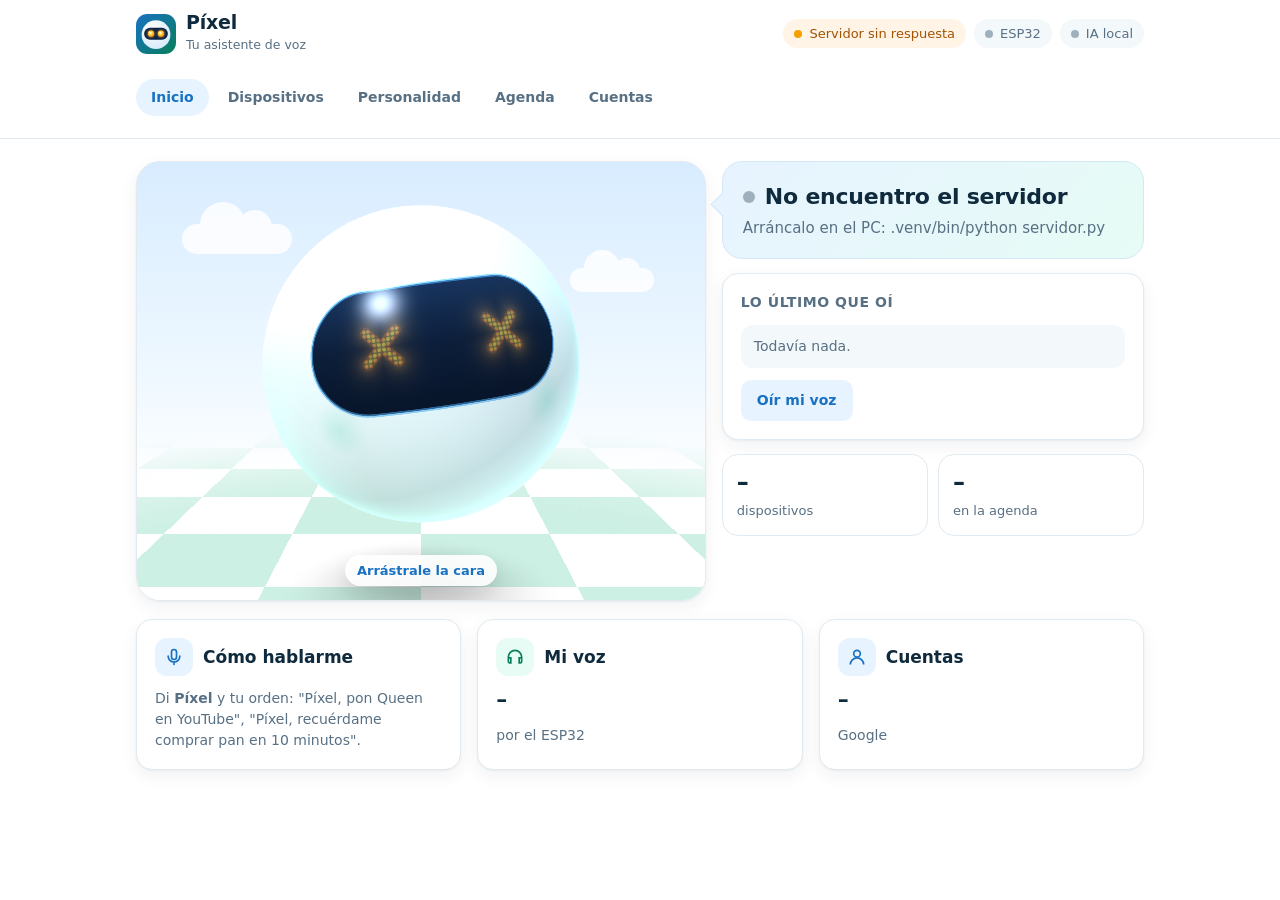
==== web/index.html @ f4a1347a "v2.2.0: ventana propia del programa, panel azul, Groq y arreglos de Windows - El programa ya no abre" ====
<!doctype html>
<html lang="es">
<head>
<meta charset="utf-8">
<meta name="viewport" content="width=device-width, initial-scale=1, viewport-fit=cover">
<meta name="theme-color" content="#ffffff">
<meta name="description" content="Panel de Píxel, el asistente de voz local">
<title>Píxel</title>
<link rel="icon" href="icono.svg" type="image/svg+xml">
<link rel="manifest" href="manifest.webmanifest">
<link rel="stylesheet" href="estilos.css">
</head>
<body>

<header class="top">
  <div class="wrap">
    <div class="marca">
      <img class="logo" src="icono.svg" alt="">
      <div><b>Píxel</b><small>Tu asistente de voz</small></div>
    </div>
    <div class="pills">
      <button class="pill" id="pill-servidor" type="button"><i></i>Servidor</button>
      <span class="pill" id="pill-esp"><i></i>ESP32</span>
      <span class="pill" id="pill-ollama"><i></i>IA local</span>
    </div>
    <!-- 2.0.0: la cuenta (perfil.js): foto y nombre; abre Mi perfil -->
    <button class="cuenta" id="cuenta" type="button" hidden aria-label="Mi perfil">
      <span class="avatar"><img id="cuenta-foto" alt="" hidden referrerpolicy="no-referrer"><span id="cuenta-letras"></span></span>
      <span class="nombre" id="cuenta-nombre">Mi perfil</span>
    </button>
  </div>
  <div class="wrap">
    <nav class="tabs" aria-label="Secciones">
      <a href="#inicio" data-vista="inicio">Inicio</a>
      <a href="#dispositivos" data-vista="dispositivos">Dispositivos</a>
      <a href="#agente" data-vista="agente">Personalidad</a>
      <a href="#agenda" data-vista="agenda">Agenda</a>
      <a href="#contactos" data-vista="contactos" id="tab-contactos" hidden>Contactos</a>
      <a href="#registro" data-vista="registro" id="tab-registro" hidden>Registro</a>
      <a href="#enfoque" data-vista="enfoque" id="tab-enfoque" hidden>Enfoque</a>
      <a href="#notas" data-vista="notas" id="tab-notas" hidden>Notas</a>
      <a href="#ajustes" data-vista="ajustes" id="tab-ajustes" hidden>Ajustes</a>
      <a href="#cuentas" data-vista="cuentas">Cuentas</a>
    </nav>
  </div>
</header>

<main class="wrap">

  <!-- INICIO -->
  <section class="vista" id="v-inicio">
    <div class="hero">
      <div class="escena" id="escena">
        <span class="nube n1"></span><span class="nube n2"></span>
        <canvas id="cara" tabindex="0" aria-label="Píxel en 3D. Arrástrale la cara para estirarla."></canvas>
        <svg class="cara-plana" id="cara-plana" viewBox="0 0 200 200" hidden aria-hidden="true">
          <defs><radialGradient id="g-cara" cx="38%" cy="32%" r="70%"><stop offset="0" stop-color="#ffffff"/><stop offset="1" stop-color="#cfe6f7"/></radialGradient>
          <radialGradient id="g-ojo" cx="42%" cy="40%" r="60%"><stop offset="0" stop-color="#fffbe0"/><stop offset="0.45" stop-color="#ffd43b"/><stop offset="1" stop-color="#ff8c0a"/></radialGradient>
          <filter id="f-brillo" x="-80%" y="-80%" width="260%" height="260%"><feGaussianBlur stdDeviation="7"/></filter></defs>
          <circle cx="100" cy="100" r="92" fill="url(#g-cara)" stroke="#d3e8f7" stroke-width="2"/>
          <rect x="34" y="60" width="132" height="62" rx="31" fill="#0e2343" stroke="#4dabf7" stroke-opacity="0.55" stroke-width="2"/>
          <circle cx="72" cy="91" r="20" fill="#ffb02e" opacity="0.75" filter="url(#f-brillo)"/><circle cx="128" cy="91" r="20" fill="#ffb02e" opacity="0.75" filter="url(#f-brillo)"/>
          <circle cx="72" cy="91" r="16" fill="url(#g-ojo)"/><circle cx="128" cy="91" r="16" fill="url(#g-ojo)"/>
          <circle cx="66" cy="85" r="4" fill="#fff" opacity="0.85"/><circle cx="122" cy="85" r="4" fill="#fff" opacity="0.85"/>
        </svg>
        <div class="zzz" id="zzz" hidden aria-hidden="true"><span>z</span><span>z</span><span>Z</span></div>
        <!-- Fase 14: modo Pomodoro (tiempo.js): el tiempo que queda, en un anillo alrededor de Pixel -->
        <div class="escena-pomo" id="escena-pomo" hidden aria-hidden="true">
          <svg viewBox="0 0 100 100"><circle class="pista-anillo" cx="50" cy="50" r="47"/><circle class="avance" cx="50" cy="50" r="47" pathLength="100"/></svg>
          <span class="ep-reloj" id="ep-reloj"></span>
        </div>
        <p class="pista" id="pista">Arrástrale la cara</p>
      </div>
      <div class="charla">
        <div class="burbuja" role="status">
          <div class="estado"><span class="latido" id="latido"></span><span id="hero-estado">Conectando…</span></div>
          <p id="hero-sub">Un momento, estoy buscando el servidor.</p>
          <div class="acciones" id="hero-acciones" style="margin-top:12px" hidden><button class="btn primario grande" type="button" data-buscar-pixel>Buscar a Píxel</button></div>
          <!-- Fase 12: Pixel en este celular (agente.js, solo en la app de internet) -->
          <div class="oido" id="ag" hidden>
            <button class="btn primario grande" type="button" id="ag-btn" aria-pressed="false">Escuchar</button>
            <span class="oido-texto" id="ag-interino" aria-live="polite"></span>
          </div>
          <form class="form-linea ag-escribir" id="ag-escribir" autocomplete="off" hidden>
            <input type="text" id="ag-texto" maxlength="300" placeholder="Escribe a Píxel" aria-label="Escribe a Píxel" enterkeyhint="send">
            <button class="btn" type="submit">Enviar</button>
          </form>
          <p class="aviso oido-aviso" id="ag-aviso" hidden></p>
          <!-- Fase 11 (restaurada el 11 nov): este celular como microfono y altavoz del Pixel del PC (oido.js) -->
          <div class="oido-pc" id="oido" hidden>
            <span class="ico" aria-hidden="true"><svg viewBox="0 0 24 24" fill="none" stroke="currentColor" stroke-width="2" stroke-linecap="round" stroke-linejoin="round"><rect x="2" y="4" width="20" height="13" rx="2"/><path d="M8 21h8M12 17v4"/></svg></span>
            <div class="txt"><b id="oido-titulo">Hablar con el Píxel del PC</b><small id="oido-sub">Lo oye tu computador: su voz, su inteligencia artificial y sus acciones.</small></div>
            <button class="btn primario" type="button" id="oido-btn" aria-pressed="false">Usar el PC</button>
            <span class="oido-nivel" id="oido-nivel" hidden aria-hidden="true"><i></i></span>
          </div>
          <p class="aviso oido-aviso" id="oido-aviso" hidden></p>
          <div class="video" id="ag-video" hidden></div>
          <!-- Fase 13: la musica suena aqui mismo (musica.js) -->
          <div class="musica" id="ag-musica" hidden>
            <div class="pantalla"><div id="ag-yt"></div></div>
            <div class="musica-barra">
              <div class="txt"><b id="mu-titulo"></b><small id="mu-estado"></small></div>
              <button class="mini-btn grande" type="button" id="mu-pausa" aria-label="Pausar o seguir">❚❚</button>
              <button class="mini-btn grande" type="button" id="mu-siguiente" aria-label="Siguiente">⏭</button>
              <button class="mini-btn grande" type="button" id="mu-parar" aria-label="Parar">■</button>
            </div>
            <button class="btn" type="button" id="mu-app-yt" hidden>Abrir en la app de YouTube (ahí ya no la manejo por voz)</button>
            <button class="btn primario" type="button" id="mu-sonido" hidden>🔊 Toca para activar el sonido</button>
          </div>
          <!-- Fase 13: lo que espera un "sí" (enviar un correo, borrar un evento...) -->
          <div class="confirmar nota-viva" id="ag-nota" hidden></div>
          <div class="confirmar" id="ag-confirmar" hidden></div>
          <!-- Fase 14: WhatsApp en el celular, cuando el navegador pide un toque para abrirlo (whatsapp.js) -->
          <div class="confirmar" id="ag-whatsapp" hidden></div>
          <div class="confirmar" id="ag-google" hidden>
            <div class="txt"><b>Píxel necesita permiso de Google</b><small>Para tu Calendar y tu Gmail. Dura una hora.</small></div>
            <button class="btn primario" type="button" data-conectar-google>Conectar Google</button>
          </div>
        </div>
        <!-- 2.0.0: el primer contacto (perfil.js): Pixel se presenta e invita a llenar el perfil. Debajo de la
             cara, para que se vea a Pixel mientras habla -->
        <div class="card bienvenida" id="bienvenida" hidden aria-live="polite">
          <div class="titulo"><img src="icono.svg" alt="" class="bv-icono"><h2>Hola, soy Píxel</h2></div>
          <p id="bv-texto"></p>
          <div class="acciones"><button class="btn primario" type="button" id="bv-perfil">Ir a mi perfil</button><button class="btn" type="button" id="bv-luego">Después</button></div>
        </div>
        <!-- 11 nov: despues de entrar, lo que falta para usar Pixel: vincular el robot y poner la clave de IA (app.js, pintarPasos) -->
        <div class="card pasos" id="pasos" hidden aria-live="polite">
          <h2>Primeros pasos</h2>
          <ol class="pasos-lista">
            <li id="paso-vincular"><div class="txt"><b>Vincula tu Píxel</b><small id="paso-vincular-sub">Instala Píxel en tu computador y enlázalo con el código que dice en voz alta.</small></div>
              <div class="acciones"><button class="btn primario" type="button" data-buscar-pixel>Buscar a Píxel</button><a class="btn" href="lobby.html#instalar">Descargar</a></div></li>
            <li id="paso-clave"><div class="txt"><b>Pon tu clave de IA</b><small id="paso-clave-sub">Píxel piensa con el proveedor que elijas y tu propia clave.</small></div>
              <div class="acciones"><a class="btn primario" href="#ajustes">Ir a Ajustes</a></div></li>
          </ol>
          <div class="acciones"><button class="btn suave" type="button" id="pasos-luego">Ocultar por ahora</button></div>
        </div>
        <!-- Fase 14: Inicio cambia con el enfoque: el pomodoro en marcha o la guia de Eisenhower (tiempo.js) -->
        <div class="card modo-enfoque" id="modo-enfoque" hidden aria-live="polite"></div>
        <div class="card">
          <h3>Lo último que oí</h3>
          <div class="cita" id="ultimo">Todavía nada.</div>
          <div class="acciones"><button class="btn suave" type="button" data-probar>Oír mi voz</button></div>
        </div>
        <div class="mini">
          <a class="card" href="#dispositivos" style="text-decoration:none;color:inherit"><div class="dato" id="r-disp">–</div><p class="sub" id="r-disp-sub">dispositivos</p></a>
          <a class="card" href="#agenda" style="text-decoration:none;color:inherit"><div class="dato" id="r-agenda">–</div><p class="sub" id="r-agenda-sub">en la agenda</p></a>
        </div>
      </div>
    </div>
    <div class="grid">
      <div class="card">
        <div class="titulo"><div class="ico"><svg viewBox="0 0 24 24" fill="none" stroke="currentColor" stroke-width="2" stroke-linecap="round"><path d="M12 3a3 3 0 0 0-3 3v6a3 3 0 0 0 6 0V6a3 3 0 0 0-3-3zM5 11a7 7 0 0 0 14 0M12 18v3"/></svg></div><h2>Cómo hablarme</h2></div>
        <p class="sub">Di <b id="palabra">Píxel</b> y tu orden: "Píxel, pon Queen en YouTube", "Píxel, recuérdame comprar pan en 10 minutos".</p>
      </div>
      <div class="card">
        <div class="titulo"><div class="ico verde"><svg viewBox="0 0 24 24" fill="none" stroke="currentColor" stroke-width="2" stroke-linecap="round"><path d="M4 12a8 8 0 0 1 16 0v5a2 2 0 0 1-2 2h-1v-6h3M4 13h3v6H6a2 2 0 0 1-2-2z"/></svg></div><h2>Mi voz</h2></div>
        <div class="dato" id="r-voz" style="font-size:22px">–</div>
        <p class="sub" id="r-voz-sub">por el ESP32</p>
      </div>
      <div class="card">
        <div class="titulo"><div class="ico"><svg viewBox="0 0 24 24" fill="none" stroke="currentColor" stroke-width="2"><circle cx="12" cy="8" r="4"/><path d="M4 21a8 8 0 0 1 16 0"/></svg></div><h2>Cuentas</h2></div>
        <div class="dato" id="r-cuentas" style="font-size:22px">–</div>
        <p class="sub" id="r-cuentas-sub">Google</p>
      </div>
    </div>
  </section>

  <!-- DISPOSITIVOS -->
  <section class="vista" id="v-dispositivos" hidden>
    <div class="cabecera">
      <div><h1>Dispositivos</h1><p class="sub">Altavoces y audífonos por Bluetooth, aparatos de tu red WiFi y los Píxel conectados.</p></div>
      <button class="btn primario grande solo-pc" type="button" data-agregar>+ Agregar dispositivo</button>
    </div>
    <!-- Fase 13: aparatos que Pixel maneja a traves de un puente (aparatos.js, solo en la app de internet) -->
    <div class="card" id="card-aparatos" hidden>
      <div class="head"><div class="titulo"><div class="ico verde"><svg viewBox="0 0 24 24" fill="none" stroke="currentColor" stroke-width="2" stroke-linecap="round"><path d="M3 10.5 12 3l9 7.5V20a1 1 0 0 1-1 1h-5v-6H9v6H4a1 1 0 0 1-1-1z"/></svg></div><h2>Aparatos de la casa</h2></div></div>
      <p class="sub">Píxel los maneja por voz a través de un puente: "Píxel, apaga la tele", "Píxel, sube el volumen del PC".</p>
      <div class="lista" id="ap-lista"></div>
      <details class="mas"><summary>+ Agregar aparato</summary>
        <form class="grupo" id="f-aparato" autocomplete="off">
          <div class="form-fila">
            <label class="campo">Nombre<input type="text" id="ap-nombre" maxlength="60" placeholder="Tele de la sala" required></label>
            <label class="campo">Tipo<select id="ap-tipo"></select></label>
          </div>
          <label class="campo">¿Cómo lo maneja Píxel?<select id="ap-metodo"></select></label>
          <p class="sub" id="ap-metodo-sub"></p>
          <label class="campo">Puente<select id="ap-puente"></select></label>
          <label class="campo" id="ap-campo-ip" hidden>IP del TV en tu WiFi<input type="text" id="ap-ip" inputmode="decimal"></label>
          <div class="grupo" id="ap-campo-pin" hidden>
            <label class="campo">Pin del relé en el ESP32<input type="number" id="ap-pin" min="1" max="47" value="18"></label>
            <label class="check"><input type="checkbox" id="ap-invertido"> Mi relé se activa con nivel bajo (si "encender" lo apaga, marca esto)</label>
          </div>
          <label class="campo" id="ap-campo-mac" hidden>MAC del PC<input type="text" id="ap-mac" placeholder="aa:bb:cc:dd:ee:ff"></label>
          <div class="grupo" id="ap-campo-url" hidden>
            <label class="campo">URL para encender<input type="text" id="ap-url-on" placeholder="http://192.168.1.60/relay/0?turn=on"></label>
            <label class="campo">URL para apagar<input type="text" id="ap-url-off" placeholder="http://192.168.1.60/relay/0?turn=off"></label>
          </div>
          <div class="acciones"><button class="btn primario" type="submit">Agregar</button></div>
        </form>
      </details>
    </div>
    <div class="card" id="card-puentes" hidden>
      <div class="head"><div class="titulo"><div class="ico"><svg viewBox="0 0 24 24" fill="none" stroke="currentColor" stroke-width="2" stroke-linecap="round"><path d="M4 18c0-6 4-10 8-10s8 4 8 10M2 18h20M8 18v-4M16 18v-4M12 18v-6"/></svg></div><h2>Puentes</h2></div>
        <button class="btn primario" type="button" id="ap-ble-btn">Agregar ESP32 por Bluetooth</button></div>
      <p class="sub">El puente está en tu casa y recibe las órdenes de Píxel por internet: el ESP32 (infrarrojo, relé, encender el PC por red) o el PC con el servidor (el propio PC y un TV Android).</p>
      <div class="lista" id="ap-puentes"></div>
      <div class="prueba-puente" id="ap-prueba" hidden aria-live="polite"></div>
      <div id="ap-ble" hidden></div>
    </div>
    <div class="card solo-pc">
      <div class="head"><div class="titulo"><div class="ico verde"><svg viewBox="0 0 24 24" fill="none" stroke="currentColor" stroke-width="2" stroke-linecap="round"><path d="M20 6 9 17l-5-5"/></svg></div><h2>Mis dispositivos</h2></div>
        <span class="chip" id="musica-chip" hidden></span></div>
      <div id="lista-mios" class="lista"></div>
    </div>
    <div class="cabecera solo-pc"><h2>Píxel conectados</h2><span class="sub" id="pixeles-sub"></span></div>
    <div class="lista solo-pc" id="lista-disp"></div>
    <div class="card solo-pc">
      <div class="titulo"><div class="ico"><svg viewBox="0 0 24 24" fill="none" stroke="currentColor" stroke-width="2"><rect x="3" y="4" width="18" height="12" rx="2"/><path d="M8 20h8M12 16v4"/></svg></div><h2>Este servidor</h2></div>
      <dl class="kv" id="kv-servidor"></dl>
    </div>
  </section>

  <!-- AGENTE -->
  <section class="vista" id="v-agente" hidden>
    <div><h1>Personalidad</h1><p class="sub">Cómo habla Píxel. Los cambios se aplican en la siguiente respuesta, sin reiniciar nada.</p></div>
    <form class="card" id="f-agente">
      <div class="head"><h2>Palabra de activación</h2><span class="chip">Fija</span></div>
      <p class="sub">Se dice <b id="activacion">Píxel</b> antes de cada orden. Está ajustada al reconocimiento de voz y no se cambia desde aquí.</p>

      <div class="grupo" id="salida-bloque">
        <h2>Por dónde habla</h2>
        <div class="voces">
          <label class="voz"><input type="radio" name="salida_voz" value="esp32"><span><b>Por el ESP32</b><br><small class="sub">su propio altavoz</small></span></label>
          <label class="voz"><input type="radio" name="salida_voz" value="pc"><span><b>Por el altavoz del PC</b><br><small class="sub" id="salida-pc-nota">el altavoz Bluetooth si está conectado</small></span></label>
        </div>
      </div>

      <p class="sub" id="voz-en-ajustes" hidden>La voz de Píxel se elige en <a href="#ajustes">Ajustes</a>.</p>
      <div id="voz-bloque">
      <h2>Voz</h2>
      <p class="sub" id="voces-nota" hidden></p>
      <div class="voces" id="voces"></div>
      <h2>Tipo de voz</h2>
      <div class="segmento" role="radiogroup" aria-label="Tipo de voz">
        <label><input type="radio" name="tono" value="normal">Normal</label>
        <label><input type="radio" name="tono" value="infantil">Infantil</label>
        <label><input type="radio" name="tono" value="muy_infantil">Muy infantil</label>
      </div>
      <p class="sub">Infantil: la misma voz, más aguda, como en los dibujos animados (no existen voces de niño en español para descargar).</p>
      <div class="acciones"><button class="btn suave" type="button" id="guardar-probar">Guardar y probar</button></div>
      </div>

      <h2>Personalidad</h2>
      <div class="presets" id="presets">
        <button type="button" data-texto="Amable y cercano, con frases sencillas.">Amable</button>
        <button type="button" data-texto="Entusiasta y con humor, sin exagerar.">Divertido</button>
        <button type="button" data-texto="Paciente, explica como un buen profesor y pone un ejemplo.">Profesor</button>
        <button type="button" data-texto="Formal y preciso, trata de usted.">Formal</button>
        <button type="button" data-texto="">Sin estilo</button>
      </div>
      <label class="campo">Cómo quieres que hable<textarea id="personalidad" maxlength="300" placeholder="Por ejemplo: amable y cercano, con frases sencillas."></textarea></label>
      <div class="contador" id="contador">0 / 300</div>

      <h2>Largo de las respuestas</h2>
      <div class="segmento" role="radiogroup" aria-label="Largo de las respuestas">
        <label><input type="radio" name="respuesta" value="corta">Corta · 1–2 frases</label>
        <label><input type="radio" name="respuesta" value="normal">Normal · 2–4 frases</label>
      </div>
      <div class="acciones"><button class="btn primario" type="submit">Guardar cambios</button></div>
    </form>

    <!-- Fase 13: donde suena la musica (musica.js, solo en la app de internet) -->
    <div class="card" id="card-musica" hidden>
      <div class="titulo"><div class="ico"><svg viewBox="0 0 24 24" fill="none" stroke="currentColor" stroke-width="2" stroke-linecap="round"><path d="M9 18V5l12-2v13"/><circle cx="6" cy="18" r="3"/><circle cx="18" cy="16" r="3"/></svg></div><h2>Dónde pongo la música</h2></div>
      <div class="segmento" role="radiogroup" aria-label="Dónde suena la música">
        <label><input type="radio" name="musica-donde" value="ventana">En otra ventana</label>
        <label><input type="radio" name="musica-donde" value="app">Aquí en la app</label>
        <label><input type="radio" name="musica-donde" value="pc">En el PC</label>
      </div>
      <p class="sub">En otra ventana: se abre la ventana de música de Píxel con YouTube y la manejas toda por voz ("para", "cambia de canción", "más alto"). La primera vez permite las ventanas emergentes de esta página (el icono de la barra de direcciones). En el celular suena aquí: una página web no puede manejar la app de YouTube. También por voz: "Píxel, pon Queen en el PC".</p>
    </div>

    <!-- Fase 13: el cerebro de Pixel (cerebro.js, solo en la app de internet) -->
    <div class="card" id="card-cerebro" hidden>
      <div class="head">
        <div class="titulo"><div class="ico verde"><svg viewBox="0 0 24 24" fill="none" stroke="currentColor" stroke-width="2" stroke-linecap="round" stroke-linejoin="round"><path d="M9 4a3 3 0 0 0-3 3 3 3 0 0 0-2 5 3 3 0 0 0 2 5 3 3 0 0 0 6 1V5a2 2 0 0 0-3-1zM15 4a3 3 0 0 1 3 3 3 3 0 0 1 2 5 3 3 0 0 1-2 5 3 3 0 0 1-6 1"/></svg></div><h2>Lo que Píxel sabe de ti</h2></div>
        <span class="chip" id="cb-chip">…</span>
      </div>
      <p class="sub">Su cerebro: notas que usa para responderte. Las guarda cuando le cuentas algo ("Píxel, recuerda que mi hermana se llama Laura") y las puedes cambiar aquí o en Obsidian, en el PC. Las <b>Reglas para Píxel</b> las cumple siempre.</p>
      <label class="check"><input type="checkbox" id="cb-aprender"> Aprender solo de lo que hablamos (al acabar cada conversación)</label>
      <!-- Fase 14: el mapa del cerebro (mapa.js), como la vista de grafo de Obsidian -->
      <div class="mapa-cerebro" id="cb-mapa">
        <div class="mapa-cabeza"><h3>Mapa de tu cerebro</h3><div class="mapa-leyenda" id="cb-leyenda"></div></div>
        <canvas id="cb-mapa-lienzo" role="img" aria-label="Mapa de tu cerebro: Tú en el centro, tus carpetas y cada nota; las líneas son sus conexiones."></canvas>
        <div class="mapa-info" id="cb-mapa-info" aria-live="polite"></div>
      </div>
      <div class="fila" id="cb-obsidian" hidden></div>
      <div class="presets filtros" id="cb-filtros"></div>
      <div class="lista" id="cb-lista"></div>
      <form class="grupo" id="cb-form" autocomplete="off">
        <h3 id="cb-form-titulo">Nueva nota</h3>
        <div class="form-fila">
          <label class="campo">Tema<input type="text" id="cb-titulo" maxlength="100" placeholder="Música favorita" required></label>
          <label class="campo">Carpeta<select id="cb-tipo"></select></label>
        </div>
        <label class="campo">Qué debe saber Píxel<textarea id="cb-texto" maxlength="4000" placeholder="Le encanta el rock de los 80, sobre todo Queen." required></textarea></label>
        <label class="check"><input type="checkbox" id="cb-fijo"> Tenerla siempre presente</label>
        <div class="acciones"><button class="btn primario" type="submit">Guardar nota</button><button class="btn" type="button" id="cb-cancelar" hidden>Cancelar</button></div>
      </form>
    </div>
  </section>

  <!-- AGENDA -->
  <section class="vista" id="v-agenda" hidden>
    <div><h1>Agenda</h1><p class="sub" id="agenda-sub">Lo que se creó por voz. Los recordatorios suenan a su hora.</p></div>
    <div class="grid">
      <div class="card"><h2>Recordatorios</h2><div class="lista" id="lista-recordatorios"></div><p class="sub">"Píxel, recuérdame comprar pan en 10 minutos"</p></div>
      <div class="card" id="card-eventos"><h2>Eventos del calendario</h2><div class="lista" id="lista-eventos"></div><p class="sub">"Píxel, agenda la reunión mañana a las 3"</p></div>
    </div>
  </section>

  <!-- ENFOQUE (Fase 13, tiempo.js: solo en la app de internet) -->
  <section class="vista" id="v-enfoque" hidden>
    <div><h1>Enfoque</h1><p class="sub">Elige cómo quieres organizar tu tiempo. Todo se maneja también por voz: "Píxel, empieza un pomodoro", "Píxel, ¿qué hago primero?".</p></div>
    <form class="segmento" id="f-metodo" role="radiogroup" aria-label="Método de enfoque">
      <label><input type="radio" name="metodo" value="pomodoro">Pomodoro</label>
      <label><input type="radio" name="metodo" value="eisenhower">Eisenhower</label>
      <label><input type="radio" name="metodo" value="ambos">Los dos</label>
    </form>
    <div class="grid enfoque">
      <div class="card" id="card-pomodoro">
        <div class="head"><div class="titulo"><div class="ico verde"><svg viewBox="0 0 24 24" fill="none" stroke="currentColor" stroke-width="2" stroke-linecap="round"><circle cx="12" cy="13" r="8"/><path d="M12 9v4l2.5 2.5M9 2h6M12 2v3"/></svg></div><h2>Pomodoro</h2></div></div>
        <div class="anillo" id="pm-anillo"><div><b id="pm-reloj">25:00</b><small id="pm-fase">Listo para empezar</small></div></div>
        <p class="sub centro" id="pm-tarea"></p>
        <div class="ciclos" id="pm-ciclos"></div>
        <label class="campo">¿En qué vas a trabajar?<input type="text" id="pm-que" maxlength="120" placeholder="La tarea de física (opcional)"></label>
        <div class="acciones centro">
          <button class="btn primario grande" type="button" id="pm-empezar">Empezar</button>
          <button class="btn grande" type="button" id="pm-pausar" hidden>Pausar</button>
          <button class="btn primario grande" type="button" id="pm-seguir" hidden>Seguir</button>
          <button class="btn peligro" type="button" id="pm-parar" hidden>Parar</button>
        </div>
        <details class="mas"><summary>Minutos</summary>
          <form class="form-fila cuatro" id="f-pomo-cfg">
            <label class="campo">Trabajo<input type="number" id="pm-trabajo" min="1" max="120"></label>
            <label class="campo">Descanso<input type="number" id="pm-descanso" min="1" max="60"></label>
            <label class="campo">Largo<input type="number" id="pm-largo" min="1" max="90"></label>
            <label class="campo">Ciclos<input type="number" id="pm-ciclos-n" min="1" max="12"></label>
            <button class="btn primario" type="submit">Guardar</button>
          </form>
        </details>
      </div>
      <div class="card ancha" id="card-matriz">
        <div class="head"><div class="titulo"><div class="ico"><svg viewBox="0 0 24 24" fill="none" stroke="currentColor" stroke-width="2"><rect x="3" y="3" width="8" height="8" rx="1.5"/><rect x="13" y="3" width="8" height="8" rx="1.5"/><rect x="3" y="13" width="8" height="8" rx="1.5"/><rect x="13" y="13" width="8" height="8" rx="1.5"/></svg></div><h2>Matriz de Eisenhower</h2></div>
          <button class="btn suave" type="button" id="mx-guia">Guíame</button></div>
        <div class="matriz">
          <div class="cuadro hacer"><h3>Hacer ya <small>urgente e importante</small></h3><div id="mx-hacer"></div></div>
          <div class="cuadro planificar"><h3>Planificar <small>importante, no urgente</small></h3><div id="mx-planificar"></div></div>
          <div class="cuadro delegar"><h3>Delegar <small>urgente, no importante</small></h3><div id="mx-delegar"></div></div>
          <div class="cuadro eliminar"><h3>Eliminar <small>ni urgente ni importante</small></h3><div id="mx-eliminar"></div></div>
        </div>
        <form class="form-tarea" id="f-tarea" autocomplete="off">
          <input type="text" id="mx-texto" maxlength="200" placeholder="Nueva tarea" aria-label="Nueva tarea" required>
          <label class="check"><input type="checkbox" id="mx-urgente"> Urgente</label>
          <label class="check"><input type="checkbox" id="mx-importante"> Importante</label>
          <button class="btn primario" type="submit">Añadir</button>
        </form>
        <p class="sub" id="mx-hechas"></p>
      </div>
    </div>
  </section>

  <!-- NOTAS (Fase 13, apuntes.js: solo en la app de internet) -->
  <section class="vista" id="v-notas" hidden>
    <div class="cabecera">
      <div><h1>Notas</h1><p class="sub">Di "Píxel, toma nota" (o "toma nota de la clase de física") y dicta sin decir "Píxel". Para acabar: "Píxel, termina la nota".</p></div>
      <button class="btn primario grande" type="button" id="nt-dictar">Dictar una nota</button>
    </div>
    <div class="nt-filtros" id="nt-filtros" hidden>
      <div class="presets filtros" role="group" aria-label="Por fecha">
        <button type="button" data-nota-fecha="todas">Todas</button>
        <button type="button" data-nota-fecha="hoy">Hoy</button>
        <button type="button" data-nota-fecha="ayer">Ayer</button>
        <button type="button" data-nota-fecha="semana">7 días</button>
        <input type="date" id="nt-dia" aria-label="Un día concreto">
      </div>
      <div class="presets filtros" id="nt-asuntos" role="group" aria-label="Por asunto"></div>
      <input type="search" id="nt-buscar" placeholder="Buscar en las notas" aria-label="Buscar en las notas" autocomplete="off">
      <p class="sub" id="nt-cuenta"></p>
    </div>
    <div class="libreta" id="nt-lista"></div>
  </section>

  <!-- CUENTAS -->
  <!-- Fase 14: Ajustes (ajustes.js): los modos de Pixel con su interruptor y lo que se gasta de Gemini -->
  <section class="vista" id="v-ajustes" hidden>
    <div><h1>Ajustes</h1><p class="sub">Elige la voz de Píxel, con qué IA piensa y enciende o apaga cada modo. Al lado de cada uno ves si gasta la IA o no.</p></div>
    <!-- 2.0.0: la voz de Pixel (voz.js): la de alta calidad (Supertonic 3, 10 voces) o la del celular -->
    <div class="card" id="card-voz">
      <div class="head"><div class="titulo"><div class="ico verde"><svg viewBox="0 0 24 24" fill="none" stroke="currentColor" stroke-width="2" stroke-linecap="round" stroke-linejoin="round"><path d="M11 5 6 9H2v6h4l5 4z"/><path d="M15.5 8.5a5 5 0 0 1 0 7M19 5a10 10 0 0 1 0 14"/></svg></div><h2>Voz de Píxel</h2></div>
        <span class="chip" id="voz-chip">…</span></div>
      <p class="sub">La voz de alta calidad se baja una sola vez a este aparato (unos 400 MB, mejor con WiFi) y después habla sin internet. Mientras se baja, o si el aparato es muy lento para ella, Píxel usa la voz del celular.</p>
      <div class="voces-px" id="aj-voces" role="radiogroup" aria-label="Voz de Píxel"></div>
      <h3>Tipo de voz</h3>
      <div class="segmento" role="radiogroup" aria-label="Tipo de voz" id="aj-tono">
        <label><input type="radio" name="aj-tono" value="normal">Normal</label>
        <label><input type="radio" name="aj-tono" value="infantil">Infantil</label>
        <label><input type="radio" name="aj-tono" value="muy_infantil">Muy infantil</label>
      </div>
      <p class="sub">Infantil: la misma voz, más aguda, como en los dibujos animados.</p>
    </div>
    <!-- Fase 14: el proveedor de IA (proveedores.js). Desde el 11 nov no hay IA incluida: cada cuenta pone su clave -->
    <div class="card" id="card-ia">
      <div class="head"><div class="titulo"><div class="ico"><svg viewBox="0 0 24 24" fill="none" stroke="currentColor" stroke-width="2" stroke-linecap="round" stroke-linejoin="round"><rect x="5" y="5" width="14" height="14" rx="3"/><path d="M9 9h6v6H9zM9 2v3M15 2v3M9 19v3M15 19v3M2 9h3M2 15h3M19 9h3M19 15h3"/></svg></div><h2>Proveedor de IA</h2></div>
        <span class="chip" id="ia-chip">…</span></div>
      <p class="sub">Para pensar, Píxel usa la inteligencia artificial que tú elijas, con <b>tu propia clave</b>: Gemini, Claude, GPT, Kimi (por OpenRouter), DeepSeek u otra compatible. Lo que gastes lo cobra tu proveedor. La clave se guarda <b>solo en este aparato y para esta cuenta</b>: no se sube a la nube ni a GitHub.</p>
      <form class="ia-form" id="f-ia" autocomplete="off">
        <label class="campo">Proveedor<select id="ia-proveedor"></select></label>
        <p class="nota" id="ia-ayuda"></p>
        <label class="campo" id="ia-base-campo" hidden>Dirección del servicio<input type="url" id="ia-base" placeholder="https://…/v1" spellcheck="false"></label>
        <div id="ia-propio">
          <label class="campo">Tu clave<input type="password" id="ia-clave" autocomplete="new-password" spellcheck="false"></label>
          <div class="form-fila ia-modelo">
            <label class="campo">Modelo<select id="ia-modelo-fijo"></select><input id="ia-modelo" list="ia-modelos" placeholder="Toca «Buscar modelos» o escríbelo" spellcheck="false"><datalist id="ia-modelos"></datalist></label>
            <button class="btn" type="button" id="ia-buscar">Buscar modelos</button>
          </div>
          <div class="form-fila" id="ia-precios">
            <label class="campo">US$ por millón · entrada<input type="number" id="ia-pe" min="0" step="0.001" inputmode="decimal"></label>
            <label class="campo">US$ por millón · salida<input type="number" id="ia-ps" min="0" step="0.001" inputmode="decimal"></label>
          </div>
        </div>
        <div class="acciones"><button class="btn primario" type="submit">Guardar y usar</button><button class="btn" type="button" id="ia-probar">Probar</button><button class="btn suave" type="button" id="ia-borrar">Borrar clave</button></div>
        <div class="prueba-puente" id="ia-prueba" hidden aria-live="polite"></div>
      </form>
    </div>
    <div class="grid ajustes">
      <div class="card" id="card-uso">
        <div class="head"><div class="titulo"><div class="ico"><svg viewBox="0 0 24 24" fill="none" stroke="currentColor" stroke-width="2" stroke-linecap="round"><path d="M4 20V10M10 20V4M16 20v-7M22 20H2"/></svg></div><h2>Consumo de la IA</h2></div></div>
        <div id="aj-uso"></div>
      </div>
      <div class="card" id="card-modos">
        <div class="head"><div class="titulo"><div class="ico verde"><svg viewBox="0 0 24 24" fill="none" stroke="currentColor" stroke-width="2" stroke-linecap="round"><rect x="2" y="7" width="20" height="10" rx="5"/><circle cx="16" cy="12" r="3"/></svg></div><h2>Modos de Píxel</h2></div></div>
        <div class="modos" id="aj-modos"></div>
      </div>
    </div>
  </section>

  <!-- 2.0.0: Contactos (contactos.js): nombre, celular y correo; los usan WhatsApp y Gmail -->
  <section class="vista" id="v-contactos" hidden>
    <div class="head"><div><h1>Contactos</h1><p class="sub">Las personas a las que Píxel les escribe por WhatsApp o por correo. Se guardan solas cuando le dices a Píxel un número o un correo, y aquí las puedes agregar, cambiar o borrar.</p></div>
      <span class="chip" id="ct-cuantos">…</span></div>
    <div class="grid contactos">
      <form class="card" id="f-contacto-app" autocomplete="off">
        <h2 id="ct-titulo">Agregar contacto</h2>
        <label class="campo">Nombre<input type="text" id="ct-nombre" maxlength="60" required placeholder="Por ejemplo: Ana Gómez"></label>
        <label class="campo">Celular (WhatsApp)<input type="tel" id="ct-telefono" maxlength="25" inputmode="tel" placeholder="+57 300 123 4567"></label>
        <label class="campo">Correo<input type="email" id="ct-correo" maxlength="120" placeholder="ana@gmail.com"></label>
        <div class="acciones"><button class="btn primario" type="submit" id="ct-guardar">Guardar contacto</button><button class="btn" type="button" id="ct-cancelar" hidden>Cancelar</button></div>
        <p class="nota" id="ct-estado" aria-live="polite"></p>
      </form>
      <div class="card">
        <input type="search" id="ct-buscar" placeholder="Buscar por nombre, número o correo" aria-label="Buscar contactos">
        <div class="acciones"><button class="btn" type="button" id="ct-google">Exportar contactos</button></div>
        <p class="nota" id="ct-google-estado" aria-live="polite"></p>
        <div class="lista-contactos" id="ct-lista"></div>
      </div>
    </div>
  </section>

  <!-- 2.1.0: Registro de acciones (registro.js): lo que Pixel hizo de verdad, con su hora -->
  <section class="vista" id="v-registro" hidden>
    <div class="head"><div><h1>Registro</h1><p class="sub">Lo que Píxel hizo de verdad: los correos que envió, los eventos que creó, movió o borró, los WhatsApp, las órdenes a tus aparatos y los recordatorios. Con su hora y desde dónde. Se anota después de hacerlo, nunca antes.</p></div>
      <span class="chip" id="rg-cuantos">…</span></div>
    <div class="card registro">
      <div class="presets filtros" id="rg-filtros" role="group" aria-label="Qué mostrar"></div>
      <div class="lista-registro" id="rg-lista" aria-live="polite"></div>
      <div class="acciones"><button class="btn peligro" type="button" id="rg-borrar" hidden>Borrar el registro de esta cuenta</button></div>
      <p class="nota" id="rg-estado" aria-live="polite"></p>
    </div>
  </section>

  <!-- 2.0.0: Mi perfil (perfil.js). Se abre tocando la foto de arriba -->
  <section class="vista" id="v-perfil" hidden>
    <div class="head"><div><h1>Mi perfil</h1><p class="sub">Cuéntale a Píxel quién eres, cómo tratarte, qué te gusta y en qué te ayuda. Lo usa en cada respuesta. Solo tú lo ves.</p></div>
      <span class="chip" id="pf-estado">…</span></div>
    <div class="grid perfil">
      <form class="card" id="f-perfil" autocomplete="off">
        <div class="pf-cabeza">
          <span class="avatar grande"><img id="pf-foto-img" alt="Tu foto" hidden referrerpolicy="no-referrer"><span id="pf-foto-letras"></span></span>
          <div class="acciones"><button class="btn" type="button" id="pf-foto-btn">Cambiar foto</button><button class="btn suave" type="button" id="pf-foto-quitar" hidden>Usar la de Google</button></div>
          <input type="file" id="pf-foto" accept="image/*" hidden>
        </div>
        <div class="form-fila">
          <label class="campo">Tu nombre<input type="text" id="pf-nombre" maxlength="60" autocomplete="name"></label>
          <label class="campo">Cómo quieres que te llame<input type="text" id="pf-apodo" maxlength="40" placeholder="Por ejemplo: Diego"></label>
        </div>
        <div class="campo"><span>Cómo te habla</span>
          <div class="segmento" role="radiogroup" aria-label="Cómo te habla Píxel">
            <label><input type="radio" name="pf-trato" value="tu" checked>De tú</label>
            <label><input type="radio" name="pf-trato" value="usted">De usted</label>
          </div>
        </div>
        <label class="campo">Sobre ti<textarea id="pf-sobre" maxlength="600" placeholder="A qué te dedicas, qué estudias, de dónde eres…"></textarea></label>
        <div class="contador" data-max="pf-sobre"></div>
        <label class="campo">Lo que te gusta<textarea id="pf-gustos" maxlength="600" placeholder="Música, deportes, series, comida…"></textarea></label>
        <div class="contador" data-max="pf-gustos"></div>
        <label class="campo">En qué te puede ayudar Píxel<textarea id="pf-ayuda" maxlength="600" placeholder="Organizar mi semana, estudiar para los parciales, recordarme tomar agua…"></textarea></label>
        <div class="contador" data-max="pf-ayuda"></div>
        <label class="campo">Reglas para Píxel<textarea id="pf-reglas" maxlength="600" placeholder="Por ejemplo: explícame con ejemplos; dime los precios en pesos colombianos."></textarea></label>
        <div class="contador" data-max="pf-reglas"></div>
        <div class="acciones pf-guardar"><button class="btn primario" type="submit" id="pf-guardar">Guardar perfil</button><span class="pf-guardado" id="pf-guardado" aria-live="polite"></span></div>
      </form>
      <div class="pf-lado">
        <div class="card" id="card-md">
          <div class="titulo"><div class="ico"><svg viewBox="0 0 24 24" fill="none" stroke="currentColor" stroke-width="2" stroke-linecap="round" stroke-linejoin="round"><path d="M14 3H6a2 2 0 0 0-2 2v14a2 2 0 0 0 2 2h12a2 2 0 0 0 2-2V9z"/><path d="M14 3v6h6M8 13h8M8 17h5"/></svg></div><h2>Con un archivo Markdown</h2></div>
          <p class="sub">¿Prefieres escribirlo con calma? Descarga la plantilla, llénala y súbela. Si usa los títulos de la plantilla, se lee aquí mismo <b>sin gastar la IA</b>; si está escrita a tu manera, Píxel la lee con 1 petición. Siempre revisas antes de guardar.</p>
          <div class="acciones"><button class="btn primario" type="button" id="pf-md-subir">Subir archivo .md</button><button class="btn" type="button" id="pf-md-plantilla">Descargar plantilla</button><button class="btn suave" type="button" id="pf-md-bajar">Descargar mi perfil</button></div>
          <input type="file" id="pf-md" accept=".md,.markdown,.txt,text/markdown,text/plain" hidden>
          <p class="nota" id="pf-md-estado" aria-live="polite"></p>
        </div>
        <div class="card" id="card-cuenta">
          <div class="titulo"><div class="ico verde"><svg viewBox="0 0 24 24" fill="none" stroke="currentColor" stroke-width="2" stroke-linecap="round" stroke-linejoin="round"><circle cx="12" cy="8" r="4"/><path d="M4 21a8 8 0 0 1 16 0"/></svg></div><h2>Tu cuenta</h2></div>
          <div class="fila"><div class="txt"><small>Cuenta de Google</small><b id="pf-correo">—</b><small id="pf-desde">—</small></div></div>
          <div class="acciones"><button class="btn" type="button" id="pf-presentar">Que Píxel se presente otra vez</button>
            <button class="btn" type="button" data-cambiar-cuenta>Cambiar de cuenta</button><button class="btn" type="button" data-salir>Cerrar sesión</button>
            <button class="btn peligro" type="button" id="pf-borrar">Borrar mi perfil</button></div>
        </div>
      </div>
    </div>
  </section>

  <section class="vista" id="v-cuentas" hidden>
    <div><h1>Cuentas</h1><p class="sub">Vincula servicios para que Píxel pueda usar tu calendario y enviar correos.</p></div>
    <!-- Fase 13: Calendar y Gmail desde el celular (google.js, solo en la app de internet) -->
    <div class="card" id="card-google-app" hidden>
      <div class="head">
        <div class="titulo"><div class="ico"><svg viewBox="0 0 24 24" fill="none" stroke="currentColor" stroke-width="2" stroke-linecap="round"><rect x="3" y="5" width="18" height="16" rx="2"/><path d="M3 10h18M8 3v4M16 3v4"/></svg></div><h2>Google Calendar y Gmail</h2></div>
        <span class="chip" id="ga-chip">…</span>
      </div>
      <p class="sub" id="ga-info"></p>
      <div class="acciones"><button class="btn primario" type="button" id="ga-conectar">Conectar Calendar y Gmail</button><button class="btn" type="button" id="ga-probar" hidden>Probar con mi cuenta</button><button class="btn" type="button" id="ga-salir" hidden>Desconectar</button></div>
      <div class="prueba-puente" id="ga-prueba" hidden aria-live="polite"></div>
      <p class="nota">Píxel nunca envía un correo sin que digas «envíalo» o toques Enviar.</p>
    </div>
    <div class="card" id="card-gemini">
      <div class="head">
        <div class="titulo"><div class="ico"><svg viewBox="0 0 24 24" fill="none" stroke="currentColor" stroke-width="2" stroke-linejoin="round"><path d="M12 3c.6 4.6 3.4 7.4 8 8-4.6.6-7.4 3.4-8 8-.6-4.6-3.4-7.4-8-8 4.6-.6 7.4-3.4 8-8Z"/></svg></div><h2>Gemini</h2></div>
        <span class="chip" id="gm-chip">Sin clave</span>
      </div>
      <p class="sub">Con una clave de Gemini, Píxel piensa con la IA de Google por internet. Sin clave, o si se cae internet, responde la IA local del PC.</p>
      <form class="form-linea" id="f-gemini" autocomplete="off">
        <input type="password" id="gm-clave" placeholder="Pega aquí la clave" autocomplete="off" spellcheck="false" aria-label="Clave de Gemini">
        <button class="btn primario" type="submit">Guardar</button>
        <button class="btn" type="button" id="gm-probar">Probar</button>
        <button class="btn peligro" type="button" id="gm-quitar">Quitar clave</button>
      </form>
      <p class="sub" id="gm-info"></p>
      <p class="aviso" id="gm-aviso" hidden></p>
    </div>
    <div class="card" id="card-google">
      <div class="head">
        <div class="titulo"><div class="ico"><svg viewBox="0 0 24 24" fill="none" stroke="currentColor" stroke-width="2"><circle cx="12" cy="12" r="9"/><path d="M12 12h8M12 3v9"/></svg></div><h2>Google</h2></div>
        <span class="chip" id="g-chip">No vinculada</span>
      </div>
      <p class="sub">Con Google vinculado, Píxel usa tu Google Calendar en vez del calendario local y puede enviar correos (siempre después de que digas "sí, mándalo").</p>
      <div class="acciones"><button class="btn primario" type="button" id="g-vincular">Vincular con Google</button></div>
      <p class="aviso" id="g-aviso" hidden></p>
    </div>
    <div class="card">
      <div class="head">
        <div class="titulo"><div class="ico verde" data-icono="movil"></div><h2>Píxel en tu móvil</h2></div>
        <span class="chip" id="nube-chip">…</span>
      </div>
      <div class="grupo" id="nube-cuerpo"></div>
    </div>
    <div class="card" id="card-contactos">
      <div class="titulo"><div class="ico verde"><svg viewBox="0 0 24 24" fill="none" stroke="currentColor" stroke-width="2"><rect x="3" y="5" width="18" height="14" rx="2"/><path d="m3 7 9 6 9-6"/></svg></div><h2>Contactos para el correo</h2></div>
      <p class="sub">Píxel solo puede escribir a estas personas. Di: "Píxel, manda un correo a Ana diciendo que llego tarde".</p>
      <div class="lista" id="lista-contactos"></div>
      <form class="form-fila" id="f-contacto">
        <label class="campo">Nombre<input type="text" id="c-nombre" maxlength="40" placeholder="Ana" required></label>
        <label class="campo">Correo<input type="email" id="c-correo" placeholder="ana@gmail.com" required></label>
        <button class="btn primario" type="submit">Añadir</button>
      </form>
    </div>
  </section>
</main>

<!-- AGREGAR DISPOSITIVO -->
<dialog class="hoja" id="agregar" aria-labelledby="agregar-titulo">
  <div class="hoja-cab">
    <button class="icono-btn" type="button" id="agregar-atras" aria-label="Atrás" hidden><svg viewBox="0 0 24 24" fill="none" stroke="currentColor" stroke-width="2.2" stroke-linecap="round"><path d="M15 18 9 12l6-6"/></svg></button>
    <h2 id="agregar-titulo">Agregar dispositivo</h2>
    <button class="icono-btn" type="button" data-cerrar aria-label="Cerrar"><svg viewBox="0 0 24 24" fill="none" stroke="currentColor" stroke-width="2.2" stroke-linecap="round"><path d="M6 6l12 12M18 6 6 18"/></svg></button>
  </div>
  <div class="hoja-cuerpo" id="paso-elegir">
    <p class="sub">¿Qué quieres conectar?</p>
    <div class="opciones">
      <button class="opcion" type="button" data-paso="bt"><span class="ico" data-icono="bluetooth"></span><span><b>Por Bluetooth</b><small>Altavoces, audífonos y móviles. Se conectan al PC de Píxel.</small></span><span class="flecha">›</span></button>
      <button class="opcion" type="button" data-paso="wifi"><span class="ico verde" data-icono="wifi"></span><span><b>Por WiFi</b><small>Enchufes, luces, pantallas y otros aparatos de tu red.</small></span><span class="flecha">›</span></button>
      <button class="opcion" type="button" data-paso="pixel"><span class="ico" data-icono="pixel"></span><span><b>Otro Píxel</b><small>Un ESP32 nuevo, con el portal Pixel asistente de voz.</small></span><span class="flecha">›</span></button>
    </div>
  </div>
  <div class="hoja-cuerpo" id="paso-bt" hidden>
    <div id="bt-encabezado"></div>
    <div id="bt-encontrados"></div>
    <details class="mas" id="bt-movil">
      <summary>¿Es un móvil?</summary>
      <div class="grupo">
        <p class="sub">Los móviles se conectan mejor desde el propio móvil: haz visible el PC y búscalo en los ajustes de Bluetooth del móvil.</p>
        <div class="acciones"><button class="btn suave" type="button" data-bt="visible">Hacer visible el PC</button></div>
        <div id="bt-visible"></div>
      </div>
    </details>
    <details class="mas" id="ble-cerca">
      <summary>Detectar cuando está cerca de Píxel</summary>
      <div class="grupo">
        <p class="sub">El ESP32 mira cada 30 segundos qué hay a su alrededor por Bluetooth de bajo consumo. Recuerda relojes, pulseras o balizas para saber si están cerca. Los móviles cambian su dirección cada pocos minutos, así que con ellos dura poco.</p>
        <div class="acciones"><button class="btn suave" type="button" id="b-buscar">Buscar con Píxel</button></div>
        <div id="busqueda"></div>
      </div>
    </details>
  </div>
  <div class="hoja-cuerpo" id="paso-wifi" hidden>
    <div id="wifi-encabezado"></div>
    <div id="wifi-encontrados"></div>
    <p class="nota">Por ahora Píxel los reconoce y te dice si están encendidos. Para encenderlos y apagarlos por voz falta saber la marca (Tuya/Smart Life, Shelly, Sonoff, Tapo…).</p>
  </div>
  <div class="hoja-cuerpo" id="paso-pixel" hidden>
    <ol class="pasos">
      <li>Enciende el ESP32. Si no encuentra su red, abre la red <b>Pixel asistente de voz</b> y el LED se pone <b>morado</b>. También puedes abrirla manteniendo pulsado el botón <b>BOOT</b> 3 segundos.</li>
      <li>Desde el móvil, conéctate a <b>Pixel asistente de voz</b> (clave <code id="portal-clave">…</code>).</li>
      <li>Se abre la página de configuración. Si no se abre, entra a <code>http://192.168.4.1</code>.</li>
      <li>Elige la red WiFi y pon como IP del servidor <code id="ip-servidor">…</code>. Al guardar, el ESP32 se reinicia y aparece en "Píxel conectados".</li>
    </ol>
    <p class="aviso">Requiere el firmware con portal (<code>Pixel_portal.ino</code>).</p>
  </div>
</dialog>

<!-- ENLAZAR (app en internet): buscar a Pixel y escribir el codigo que dice -->
<dialog class="hoja" id="enlazar" aria-labelledby="enlazar-titulo">
  <div class="hoja-cab">
    <button class="icono-btn" type="button" id="enlazar-atras" aria-label="Atrás" hidden><svg viewBox="0 0 24 24" fill="none" stroke="currentColor" stroke-width="2.2" stroke-linecap="round"><path d="M15 18 9 12l6-6"/></svg></button>
    <h2 id="enlazar-titulo">Buscar a Píxel</h2>
    <button class="icono-btn" type="button" data-cerrar-enlazar aria-label="Cerrar"><svg viewBox="0 0 24 24" fill="none" stroke="currentColor" stroke-width="2.2" stroke-linecap="round"><path d="M6 6l12 12M18 6 6 18"/></svg></button>
  </div>
  <div class="hoja-cuerpo" id="enlazar-buscar">
    <p class="sub">Aquí aparece Píxel cuando está encendido y esperando a enlazarse.</p>
    <div id="lista-visibles"></div>
  </div>
  <form class="hoja-cuerpo" id="enlazar-codigo" hidden>
    <div class="fila"><span class="ico" data-icono="pixel"></span><div class="txt"><b id="enlazar-nombre">Píxel</b><small>Escribe el código de 6 cifras que dice Píxel. También sale en el panel de Píxel del computador.</small></div></div>
    <p class="nota" id="enlazar-nota">Pidiéndole a Píxel que diga el código…</p>
    <label class="campo">Código<input type="text" class="codigo-input" id="codigo" inputmode="numeric" maxlength="7" autocomplete="one-time-code" placeholder="000 000" required></label>
    <p class="aviso" id="enlazar-error" hidden></p>
    <div class="acciones"><button class="btn primario grande" type="submit">Enlazar</button><button class="btn suave" type="button" id="b-decir">Que lo diga otra vez</button></div>
  </form>
  <div class="hoja-cuerpo" id="enlazar-listo" hidden>
    <div class="vacio" style="border-style:solid;background:var(--green-soft);color:var(--green);font-weight:650">¡Listo! Esta app ya maneja a Píxel.</div>
  </div>
</dialog>

<div class="toast" id="toast" role="status" hidden></div>

<script src="escenarios.js"></script>
<script src="mapa.js"></script>
<script src="proveedores.js"></script>
<script src="voz.js"></script>
<script src="proveedor_claude.js"></script>
<script src="cara3d.js"></script>
<script src="claves.js"></script>
<script src="app.js"></script>
<script src="oido.js"></script>
</body>
</html>
---- web/estilos.css ----
/* Fase 9 - App de Pixel: fondo blanco, azules y verdes claros. Fuentes del sistema
   para que funcione sin internet en la feria. */
:root {
  --bg: #ffffff;
  --surface: #ffffff;
  --surface-2: #f3f8fb;
  --ink: #0f2a3d;
  --muted: #587084;
  --line: #e1eaf0;
  --blue: #1971c2;
  --blue-2: #4dabf7;
  --blue-soft: #e7f3ff;
  --green: #087f5b;
  --green-2: #20c997;
  --green-soft: #e6fcf5;
  --warn: #a35200;
  --warn-soft: #fff4e6;
  --bad: #c92a2a;
  --bad-soft: #fff0f0;
  --grad: linear-gradient(135deg, #1971c2 0%, #0c8599 55%, #087f5b 100%);
  --grad-suave: linear-gradient(135deg, #e7f3ff 0%, #e6fcf5 100%);
  --sombra: 0 1px 2px rgba(15, 42, 61, 0.05), 0 6px 18px rgba(15, 42, 61, 0.06);
  --font: system-ui, -apple-system, "Segoe UI", Roboto, "Noto Sans", Ubuntu, sans-serif;
  --mono: ui-monospace, "SFMono-Regular", "DejaVu Sans Mono", Menlo, Consolas, monospace;
  --radius: 16px;
  color-scheme: light;
}
* { box-sizing: border-box; }
html, body { margin: 0; }
body { background: var(--bg); color: var(--ink); font-family: var(--font); font-size: 15px; line-height: 1.5; -webkit-tap-highlight-color: transparent; }
button, input, select, textarea { font: inherit; color: inherit; }
.wrap { max-width: 1040px; margin: 0 auto; padding-left: max(16px, env(safe-area-inset-left)); padding-right: max(16px, env(safe-area-inset-right)); }
[hidden] { display: none !important; }

/* barra superior */
.top { background: rgba(255, 255, 255, 0.92); backdrop-filter: blur(10px); border-bottom: 1px solid var(--line); position: sticky; top: 0; z-index: 5; }
.top .wrap { display: flex; align-items: center; gap: 14px; padding-block: 12px; flex-wrap: wrap; }
.marca { display: flex; align-items: center; gap: 10px; margin-right: auto; }
.logo { width: 40px; height: 40px; flex: none; }
.marca b { font-size: 19px; display: block; line-height: 1.1; letter-spacing: -0.01em; }
.marca small { color: var(--muted); font-size: 12.5px; }
.pills { display: flex; gap: 8px; flex-wrap: wrap; }
.pill { display: inline-flex; align-items: center; gap: 7px; font-size: 13px; padding: 5px 11px; border-radius: 999px; background: var(--surface-2); color: var(--muted); white-space: nowrap; border: 0; }
button.pill { cursor: pointer; }
.pill i { width: 8px; height: 8px; border-radius: 50%; background: #9fb0bd; }
.pill.ok { background: var(--green-soft); color: var(--green); } .pill.ok i { background: var(--green-2); }
.pill.info { background: var(--blue-soft); color: var(--blue); } .pill.info i { background: var(--blue-2); }
.pill.warn { background: var(--warn-soft); color: var(--warn); } .pill.warn i { background: #f59f00; }

nav.tabs { display: flex; gap: 4px; overflow-x: auto; padding-block: 0 10px; scrollbar-width: none; }
nav.tabs::-webkit-scrollbar { display: none; }
nav.tabs a { text-decoration: none; color: var(--muted); padding: 8px 15px; border-radius: 999px; font-weight: 600; font-size: 14px; white-space: nowrap; }
nav.tabs a:hover { color: var(--blue); }
nav.tabs a[aria-current="page"] { background: var(--blue-soft); color: var(--blue); }
a:focus-visible, button:focus-visible, input:focus-visible, select:focus-visible, textarea:focus-visible, canvas:focus-visible { outline: 2px solid var(--blue); outline-offset: 2px; }

main { padding-block: 22px 70px; }
section.vista { display: grid; gap: 18px; }
h1 { font-size: 26px; margin: 0; letter-spacing: -0.02em; }
h2 { font-size: 17px; margin: 0; }
h3 { font-size: 14px; margin: 0; color: var(--muted); font-weight: 600; text-transform: uppercase; letter-spacing: 0.04em; }
p { margin: 0; }
.sub { color: var(--muted); font-size: 14px; }
.cabecera { display: flex; align-items: flex-end; justify-content: space-between; gap: 12px; flex-wrap: wrap; }

.grid { display: grid; gap: 16px; grid-template-columns: repeat(auto-fit, minmax(230px, 1fr)); }
.card { background: var(--surface); border: 1px solid var(--line); border-radius: var(--radius); padding: 18px; display: grid; gap: 12px; align-content: start; min-width: 0; box-shadow: var(--sombra); }
.card .head { display: flex; align-items: center; gap: 10px; justify-content: space-between; flex-wrap: wrap; }
.ico { width: 38px; height: 38px; border-radius: 12px; background: var(--blue-soft); color: var(--blue); display: grid; place-items: center; flex: none; }
.ico.verde { background: var(--green-soft); color: var(--green); }
.ico svg { width: 20px; height: 20px; }
.titulo { display: flex; align-items: center; gap: 10px; min-width: 0; }

/* inicio: escena 3D */
.hero { display: grid; gap: 16px; grid-template-columns: minmax(0, 1.35fr) minmax(0, 1fr); align-items: stretch; }
@media (max-width: 760px) { .hero { grid-template-columns: 1fr; } }
.escena { position: relative; border-radius: 24px; overflow: hidden; min-height: 300px; height: clamp(300px, 44vw, 440px);
  background: linear-gradient(180deg, #d8ecff 0%, #eef8ff 48%, #ffffff 74%); border: 1px solid var(--line); box-shadow: var(--sombra); }
.escena canvas { position: absolute; inset: 0; width: 100%; height: 100%; display: block; touch-action: none; cursor: grab; }
.escena canvas.agarrando { cursor: grabbing; }
.escena .nube { position: absolute; background: #fff; border-radius: 999px; opacity: 0.85; filter: blur(0.3px); }
.escena .nube::before, .escena .nube::after { content: ""; position: absolute; background: #fff; border-radius: 50%; }
.escena .n1 { width: 110px; height: 30px; top: 14%; left: 8%; }
.escena .n1::before { width: 46px; height: 46px; top: -22px; left: 18px; }
.escena .n1::after { width: 34px; height: 34px; top: -14px; left: 56px; }
.escena .n2 { width: 84px; height: 24px; top: 24%; right: 9%; }
.escena .n2::before { width: 36px; height: 36px; top: -18px; left: 14px; }
.escena .n2::after { width: 26px; height: 26px; top: -10px; left: 44px; }
.pista { position: absolute; left: 50%; bottom: 14px; transform: translateX(-50%); font-size: 13px; font-weight: 600; color: var(--blue);
  background: rgba(255, 255, 255, 0.9); padding: 6px 12px; border-radius: 999px; pointer-events: none; transition: opacity 0.6s; white-space: nowrap; box-shadow: var(--sombra); }
.pista.fuera { opacity: 0; }
.zzz { position: absolute; left: 62%; top: 16%; pointer-events: none; font-weight: 800; color: var(--blue-2); }
.zzz span { position: absolute; opacity: 0; animation: zeta 3s infinite; }
.zzz span:nth-child(2) { animation-delay: 1s; font-size: 20px; }
.zzz span:nth-child(3) { animation-delay: 2s; font-size: 26px; }
@keyframes zeta { 0% { opacity: 0; transform: translate(0, 10px); } 25% { opacity: 1; } 100% { opacity: 0; transform: translate(26px, -40px); } }
.cara-plana { position: absolute; left: 50%; top: 46%; width: 46%; max-width: 220px; transform: translate(-50%, -50%); }
@media (prefers-reduced-motion: reduce) { .zzz span { animation: none; opacity: 0.7; } .zzz span:nth-child(2) { transform: translate(14px, -20px); } .zzz span:nth-child(3) { transform: translate(28px, -40px); } }

.charla { display: grid; gap: 14px; align-content: start; }
.burbuja { position: relative; background: var(--grad-suave); border: 1px solid #d3e8f7; border-radius: 20px; padding: 18px 20px; }
.burbuja::before { content: ""; position: absolute; left: -9px; top: 34px; width: 16px; height: 16px; background: #e7f3ff; border-left: 1px solid #d3e8f7; border-bottom: 1px solid #d3e8f7; transform: rotate(45deg); }
@media (max-width: 760px) { .burbuja::before { left: 40px; top: -9px; transform: rotate(135deg); } }
.burbuja .estado { font-size: 22px; font-weight: 750; display: flex; align-items: center; gap: 10px; letter-spacing: -0.01em; }
.burbuja p { color: var(--muted); margin-top: 4px; }
.latido { width: 12px; height: 12px; border-radius: 50%; background: #9fb0bd; flex: none; }
.latido.ok { background: var(--green-2); animation: latir 2s infinite; }
.latido.habla { background: var(--blue-2); animation: latir 0.8s infinite; }
@keyframes latir { 0% { box-shadow: 0 0 0 0 rgba(32, 201, 151, 0.5); } 70% { box-shadow: 0 0 0 10px rgba(32, 201, 151, 0); } 100% { box-shadow: 0 0 0 0 rgba(32, 201, 151, 0); } }
@media (prefers-reduced-motion: reduce) { .latido.ok, .latido.habla { animation: none; } }
.dato { font-size: 30px; font-weight: 750; font-variant-numeric: tabular-nums; line-height: 1.1; letter-spacing: -0.02em; }
.cita { background: var(--surface-2); border-radius: 12px; padding: 11px 13px; font-size: 14px; color: var(--muted); }
.cita b { color: var(--ink); font-weight: 600; }
.mini { display: grid; grid-template-columns: repeat(2, minmax(0, 1fr)); gap: 10px; }
.mini .card { padding: 14px; gap: 6px; box-shadow: none; }
.mini .dato { font-size: 24px; }
.mini .sub { font-size: 13px; }

/* listas */
.lista { display: grid; gap: 8px; }
.fila { display: flex; align-items: center; gap: 12px; padding: 12px; background: var(--surface-2); border-radius: 12px; flex-wrap: wrap; }
.fila .txt { flex: 1; min-width: 150px; }
.fila .txt b { display: block; overflow-wrap: anywhere; }
.fila .txt small { color: var(--muted); display: block; overflow-wrap: anywhere; }
.fila .ico { width: 40px; height: 40px; background: #fff; }
.vacio { color: var(--muted); font-size: 14px; padding: 18px; border: 1.5px dashed var(--line); border-radius: 12px; text-align: center; }
.kv { display: grid; grid-template-columns: auto 1fr; gap: 4px 14px; font-size: 14px; margin: 0; }
.kv dt { color: var(--muted); }
.kv dd { margin: 0; font-variant-numeric: tabular-nums; overflow-wrap: anywhere; }
code, .mono { font-family: var(--mono); font-size: 13px; }
.chip { font-size: 12.5px; font-weight: 650; padding: 3px 10px; border-radius: 999px; background: var(--surface-2); color: var(--muted); white-space: nowrap; border: 1px solid var(--line); }
.chip.ok { background: var(--green-soft); color: var(--green); border-color: #c3f0df; }
.chip.info { background: var(--blue-soft); color: var(--blue); border-color: #cfe5fb; }
.chip.warn { background: var(--warn-soft); color: var(--warn); border-color: #ffe0b8; }
.grupo { display: grid; gap: 8px; }
#wifi-encontrados, #bt-encontrados { display: grid; gap: 16px; }

ol.pasos { margin: 0; padding-left: 22px; display: grid; gap: 10px; font-size: 14px; }
ol.pasos li::marker { color: var(--blue); font-weight: 800; }

/* botones y formularios */
.btn { border: 1px solid var(--line); background: var(--surface); padding: 9px 15px; border-radius: 10px; font-weight: 650; cursor: pointer; font-size: 14px; white-space: nowrap; }
.btn:hover { border-color: #c5d6e2; background: var(--surface-2); }
.btn.primario { background: var(--grad); border-color: transparent; color: #fff; box-shadow: 0 2px 8px rgba(25, 113, 194, 0.25); }
.btn.primario:hover { filter: brightness(1.06); }
.btn.suave { background: var(--blue-soft); border-color: transparent; color: var(--blue); }
.btn.peligro { color: var(--bad); }
.btn.grande { padding: 12px 20px; font-size: 15px; border-radius: 12px; }
.btn[disabled] { opacity: 0.5; cursor: not-allowed; }
.acciones { display: flex; gap: 8px; flex-wrap: wrap; }
label.campo, div.campo { display: grid; gap: 6px; font-size: 14px; font-weight: 600; }
input[type=text], input[type=email], input[type=password], textarea, select { width: 100%; border: 1px solid var(--line); background: var(--surface); border-radius: 10px; padding: 10px 12px; font-weight: 400; }
input:focus, textarea:focus, select:focus { border-color: var(--blue-2); }
textarea { min-height: 90px; resize: vertical; }
.form-fila { display: grid; gap: 10px; grid-template-columns: 1fr 1.4fr auto; align-items: end; }
@media (max-width: 620px) { .form-fila { grid-template-columns: 1fr; } }
.form-linea { display: flex; gap: 8px; align-items: center; flex-wrap: wrap; width: 100%; }
.form-linea input { flex: 1; min-width: 150px; }
.form-linea select { width: auto; flex: none; }

.voces { display: grid; gap: 8px; grid-template-columns: repeat(auto-fit, minmax(220px, 1fr)); }
.voz { display: flex; gap: 10px; align-items: center; padding: 11px 12px; border: 1px solid var(--line); border-radius: 12px; cursor: pointer; background: var(--surface); }
.voz:has(input:checked) { border-color: var(--blue-2); background: var(--blue-soft); }
.voz input { accent-color: var(--blue); }
.presets { display: flex; gap: 6px; flex-wrap: wrap; }
.presets button { border: 1px solid var(--line); background: var(--surface); border-radius: 999px; padding: 5px 13px; font-size: 13px; cursor: pointer; }
.presets button:hover { border-color: var(--green-2); color: var(--green); background: var(--green-soft); }
.segmento { display: inline-flex; justify-self: start; border: 1px solid var(--line); border-radius: 10px; overflow: hidden; flex-wrap: wrap; }
.segmento label { padding: 8px 14px; cursor: pointer; font-size: 14px; font-weight: 600; color: var(--muted); }
.segmento input { position: absolute; opacity: 0; pointer-events: none; }
.segmento label:has(input:checked) { background: var(--blue-soft); color: var(--blue); }
.contador { font-size: 12.5px; color: var(--muted); text-align: right; }

.toast { position: fixed; left: 50%; bottom: calc(20px + env(safe-area-inset-bottom)); transform: translateX(-50%); background: var(--ink); color: #fff; padding: 11px 18px; border-radius: 12px; font-size: 14px; max-width: calc(100% - 32px); z-index: 50; box-shadow: 0 8px 24px rgba(15, 42, 61, 0.25); }
.toast.error { background: var(--bad); }
.barras { display: inline-flex; align-items: flex-end; gap: 2px; height: 16px; flex: none; }
.barras i { width: 4px; border-radius: 1px; background: #cfdbe4; }
.barras i.on { background: var(--green-2); }
.buscando { display: flex; align-items: center; gap: 10px; padding: 14px; color: var(--muted); font-size: 14px; }
.giro { width: 16px; height: 16px; border: 2px solid var(--line); border-top-color: var(--blue); border-radius: 50%; animation: girar 0.9s linear infinite; flex: none; }
@keyframes girar { to { transform: rotate(360deg); } }
@media (prefers-reduced-motion: reduce) { .giro { animation: none; border-top-color: var(--line); background: var(--blue-soft); } }
.progreso { height: 6px; border-radius: 999px; background: var(--surface-2); overflow: hidden; }
.progreso i { display: block; height: 100%; background: var(--grad); border-radius: 999px; transition: width 0.5s; }
.aviso { font-size: 13.5px; background: var(--warn-soft); color: var(--warn); border-radius: 10px; padding: 10px 12px; }
.nota { font-size: 13.5px; background: var(--blue-soft); color: #174f86; border-radius: 10px; padding: 10px 12px; }
details.mas summary { cursor: pointer; color: var(--blue); font-weight: 600; font-size: 14px; }
details.mas[open] summary { margin-bottom: 8px; }

/* hoja de "Agregar dispositivo" */
dialog.hoja { border: 0; padding: 0; width: min(620px, calc(100% - 24px)); max-height: min(86vh, 760px); border-radius: 22px; background: var(--surface); color: var(--ink); box-shadow: 0 24px 60px rgba(15, 42, 61, 0.28); }
dialog.hoja::backdrop { background: rgba(15, 42, 61, 0.35); backdrop-filter: blur(2px); }
@media (max-width: 620px) {
  dialog.hoja { width: 100%; max-width: 100%; margin: auto 0 0; border-radius: 22px 22px 0 0; max-height: 90vh; }
}
.hoja-cab { display: flex; align-items: center; gap: 10px; padding: 16px 18px; border-bottom: 1px solid var(--line); position: sticky; top: 0; background: var(--surface); z-index: 1; }
.hoja-cab h2 { flex: 1; font-size: 18px; }
.hoja-cuerpo { padding: 18px; display: grid; gap: 14px; }
.icono-btn { width: 36px; height: 36px; border-radius: 10px; border: 1px solid var(--line); background: var(--surface); display: grid; place-items: center; cursor: pointer; flex: none; }
.icono-btn:hover { background: var(--surface-2); }
.icono-btn svg { width: 18px; height: 18px; }
.opciones { display: grid; gap: 10px; }
.opcion { display: flex; align-items: center; gap: 14px; text-align: left; padding: 16px; border: 1px solid var(--line); border-radius: 16px; background: var(--surface); cursor: pointer; }
.opcion:hover { border-color: var(--blue-2); background: var(--blue-soft); }
.opcion .ico { width: 48px; height: 48px; border-radius: 14px; }
.opcion .ico svg { width: 24px; height: 24px; }
.opcion b { display: block; font-size: 16px; }
.opcion small { color: var(--muted); font-size: 13.5px; }
.opcion .flecha { margin-left: auto; color: var(--muted); }
.codigo-input { font-family: var(--mono); font-size: 28px !important; letter-spacing: 0.3em; text-align: center; padding: 14px !important; }
.codigo-grande { display: grid; justify-items: center; gap: 2px; padding: 16px; border-radius: 16px; background: var(--grad-suave); border: 1px solid #d3e8f7; }
.codigo-grande b { font-family: var(--mono); font-size: 40px; letter-spacing: 0.12em; color: var(--blue); line-height: 1.15; }
.codigo-grande small { color: var(--muted); font-size: 13px; }

/* Fase 11: hablarle desde el celular */
.oido { display: flex; align-items: center; gap: 12px; margin-top: 12px; flex-wrap: wrap; }
.oido-texto { flex: 1; min-width: 120px; color: var(--muted); font-size: 14px; font-style: italic; overflow-wrap: anywhere; }
.ag-escribir { margin-top: 12px; }
.ag-escribir input { background: #fff; }
.conv { display: grid; gap: 6px; }
.conv p { margin: 0; color: var(--ink); overflow-wrap: anywhere; }
.conv p b { font-weight: 700; margin-right: 4px; }
.conv p.tu b { color: var(--blue); }
.conv p.px b { color: var(--green); }
.oido-aviso { margin-top: 10px; }
.video { display: flex; align-items: center; gap: 12px; margin-top: 12px; padding: 10px; background: #fff; border: 1px solid #d3e8f7; border-radius: 14px; flex-wrap: wrap; }
.video img { width: 112px; height: 63px; object-fit: cover; border-radius: 8px; flex: none; background: var(--surface-2); }
.video .txt { flex: 1; min-width: 140px; }
.video .txt b { display: block; }
.video .txt small { color: var(--muted); font-size: 13px; }
.video a.btn { text-decoration: none; }

/* Fase 13: confirmaciones, cerebro, enfoque, aparatos */
.confirmar { display: flex; align-items: center; gap: 12px; margin-top: 12px; padding: 12px; background: #fff; border: 1.5px solid var(--blue-2); border-radius: 14px; flex-wrap: wrap; }
.confirmar .txt { flex: 1; min-width: 160px; }
.confirmar .txt b { display: block; overflow-wrap: anywhere; }
.confirmar .txt small { display: block; color: var(--muted); font-size: 13px; white-space: pre-line; overflow-wrap: anywhere; max-height: 180px; overflow: auto; }
label.check { display: flex; align-items: center; gap: 8px; font-size: 14px; cursor: pointer; }
label.check input { width: 18px; height: 18px; accent-color: var(--green); flex: none; }
.presets button.activo { border-color: var(--blue-2); color: var(--blue); background: var(--blue-soft); font-weight: 650; }
.nota-cerebro .txt p.sub { margin-top: 4px; white-space: pre-line; }
.nota-cerebro .chip { font-size: 11px; padding: 1px 7px; vertical-align: middle; }
/* Enfoque */
.grid.enfoque { grid-template-columns: minmax(260px, 1fr) minmax(0, 2fr); }
@media (max-width: 760px) { .grid.enfoque { grid-template-columns: 1fr; } }
.centro { text-align: center; justify-content: center; }
.anillo { --avance: 0; width: 200px; height: 200px; margin: 4px auto; border-radius: 50%; display: grid; place-items: center;
  background: conic-gradient(var(--tomate) calc(var(--avance) * 360deg), var(--surface-2) 0); }
.anillo.descanso { background: conic-gradient(var(--green-2) calc(var(--avance) * 360deg), var(--surface-2) 0); }
.anillo.largo { background: conic-gradient(var(--blue-2) calc(var(--avance) * 360deg), var(--surface-2) 0); }
.anillo > div { width: 164px; height: 164px; border-radius: 50%; background: #fff; display: grid; place-content: center; text-align: center; box-shadow: var(--sombra); }
.anillo b { font-size: 44px; font-variant-numeric: tabular-nums; letter-spacing: -0.02em; line-height: 1.05; }
.anillo small { color: var(--muted); font-size: 13px; }
.ciclos { display: flex; gap: 6px; justify-content: center; }
.ciclos i { width: 12px; height: 12px; border-radius: 50%; background: var(--surface-2); border: 1.5px solid var(--line); }
.ciclos i.hecho { background: var(--tomate); border-color: var(--tomate); }
.ciclos i.ahora { border-color: var(--tomate); }
.form-fila.cuatro { grid-template-columns: repeat(4, minmax(0, 1fr)) auto; }
@media (max-width: 620px) { .form-fila.cuatro { grid-template-columns: repeat(2, minmax(0, 1fr)); } }
input[type=number] { width: 100%; padding: 10px 12px; border: 1px solid var(--line); border-radius: 12px; background: var(--surface); }
.matriz { display: grid; grid-template-columns: repeat(2, minmax(0, 1fr)); gap: 10px; }
@media (max-width: 520px) { .matriz { grid-template-columns: 1fr; } }
.cuadro { border-radius: 14px; padding: 12px; display: grid; gap: 8px; align-content: start; min-height: 110px; }
.cuadro h3 { text-transform: none; letter-spacing: 0; font-size: 15px; color: var(--ink); }
.cuadro h3 small { display: block; font-weight: 500; color: var(--muted); font-size: 12px; }
.cuadro.hacer { background: #fff0f0; } .cuadro.planificar { background: var(--blue-soft); }
.cuadro.delegar { background: var(--warn-soft); } .cuadro.eliminar { background: var(--surface-2); }
.cuadro .vacio { padding: 10px; font-size: 13px; }
.tarea { display: flex; align-items: center; gap: 8px; background: #fff; border-radius: 10px; padding: 8px 10px; }
.tarea .txt { flex: 1; min-width: 0; overflow-wrap: anywhere; font-size: 14px; }
.tarea .txt small { display: block; color: var(--muted); font-size: 12px; }
.tarea .marca { width: 22px; height: 22px; border-radius: 50%; border: 2px solid var(--green-2); background: #fff; cursor: pointer; flex: none; }
.tarea .marca:hover { background: var(--green-soft); }
.mini-btn { border: 0; background: transparent; color: var(--muted); cursor: pointer; font-size: 14px; padding: 4px 6px; border-radius: 8px; }
.mini-btn:hover { background: var(--surface-2); color: var(--ink); }
.form-tarea { display: flex; gap: 10px; align-items: center; flex-wrap: wrap; }
.form-tarea input[type=text] { flex: 1 1 100%; min-width: 0; }
.pomodoro-linea { display: flex; align-items: center; gap: 10px; margin-top: 12px; padding: 8px 12px; background: #fff; border: 1px solid #c3f0df; border-radius: 12px; font-size: 14px; flex-wrap: wrap; }
.pomodoro-linea b { font-size: 18px; font-variant-numeric: tabular-nums; }
.pomodoro-linea span:not(.tomate) { flex: 1; color: var(--muted); min-width: 120px; }
.pomodoro-linea a { color: var(--blue); font-weight: 600; text-decoration: none; }
.tomate { width: 12px; height: 12px; border-radius: 50%; background: var(--tomate); flex: none; }
.tomate.descanso { background: var(--green-2); } .tomate.largo { background: var(--blue-2); }
.tomate.grande { width: 34px; height: 34px; box-shadow: inset 0 -4px 0 rgba(0, 0, 0, 0.12); position: relative; }
.tomate.grande.trabajo::after { content: ""; position: absolute; top: -3px; left: 12px; width: 10px; height: 7px; border-radius: 50% 50% 0 0; background: #2f9e44; }
/* Aparatos */
.fila.aparato .acciones { gap: 6px; }
.fila.aparato .acciones .btn { padding: 7px 12px; font-size: 13.5px; }
.ap-mas { flex-basis: 100%; display: grid; gap: 8px; padding-top: 6px; border-top: 1px solid var(--line); }
#ap-ble { margin-top: 4px; }
/* Musica en la app */
.charla, .burbuja { min-width: 0; }
.musica { margin-top: 12px; display: grid; grid-template-columns: minmax(0, 1fr); gap: 8px; background: #fff; border: 1px solid #d3e8f7; border-radius: 14px; padding: 8px; }
.musica .pantalla { position: relative; width: 100%; aspect-ratio: 16 / 9; border-radius: 10px; overflow: hidden; background: #0e2343; }
.musica .pantalla iframe, .musica .pantalla > div { position: absolute; inset: 0; width: 100%; height: 100%; border: 0; }
.musica-barra { display: flex; align-items: center; gap: 4px; }
.musica-barra .txt { flex: 1; min-width: 0; padding: 0 4px; }
.musica-barra .txt b { display: block; overflow: hidden; text-overflow: ellipsis; white-space: nowrap; }
.musica-barra .txt small { color: var(--muted); font-size: 12.5px; }
.mini-btn.grande { font-size: 18px; padding: 8px 10px; }
/* con la musica en la ventana o en el PC, en la app queda solo la barra: un mando */
.musica.remota .pantalla { display: none; }
#mu-app-yt { justify-self: start; font-size: 13px; }
/* Notas: un block de notas (hoja con renglones y margen rojo) */
.libreta { display: grid; gap: 18px; }
.nota-hoja { position: relative; background-color: #fffdf3; border: 1px solid #ece3c3; border-radius: 6px 14px 14px 6px; box-shadow: var(--sombra);
  padding: 16px 18px 16px 52px; display: grid; gap: 10px; min-width: 0;
  background-image: linear-gradient(90deg, transparent 38px, #f1a9a9 38px, #f1a9a9 40px, transparent 40px),
    radial-gradient(circle at 18px 50%, #fff 0 5px, #d8cfae 5px 6px, transparent 6.5px); background-size: 100% 100%, 36px 44px; background-repeat: no-repeat, repeat-y; }
.nota-hoja header h3 { text-transform: none; letter-spacing: 0; font-size: 18px; color: var(--ink); }
.nota-hoja header small { color: var(--muted); display: block; }
.nota-hoja .contexto { display: inline-block; margin-top: 4px; font-size: 12.5px; background: #fff3c4; color: #7a5a00; border-radius: 999px; padding: 1px 9px; }
.nota-hoja .renglones { line-height: 28px; background-image: repeating-linear-gradient(transparent 0 27px, #d6e4f1 27px 28px); padding-top: 2px; overflow-wrap: anywhere; font-size: 15.5px; color: #1d2b3a; }
.nota-hoja .renglones p { margin: 0 0 28px; }
.nota-hoja .renglones p:last-child { margin-bottom: 0; }
.nota-hoja.en-vivo { border-color: #ffb3b3; }
.nota-hoja .analisis { background: #fff; border: 1px solid #d3e8f7; border-radius: 12px; padding: 12px 14px; display: grid; gap: 4px; }
.nota-hoja .analisis h4 { margin: 6px 0 0; font-size: 13px; color: var(--blue); text-transform: uppercase; letter-spacing: 0.04em; }
.nota-hoja .analisis ul { margin: 0; padding-left: 20px; }
.nota-hoja .analisis p { margin: 0; }
.grabando { display: inline-block; width: 9px; height: 9px; border-radius: 50%; background: #e03131; margin-right: 6px; vertical-align: middle; animation: latir 1.2s infinite; }
.nota-viva { border-color: #ffb3b3; }
@media (prefers-reduced-motion: reduce) { .grabando { animation: none; } }
/* Notas: lista compacta con filtros (la hoja completa solo al abrir una) */
.nt-filtros { display: grid; gap: 8px; }
.nt-filtros input[type=date] { border: 1px solid var(--line); border-radius: 999px; padding: 4px 10px; font-size: 13px; background: var(--surface); }
.nt-filtros input[type=search] { width: 100%; padding: 9px 14px; border: 1px solid var(--line); border-radius: 12px; background: var(--surface); }
.presets.filtros small { color: var(--muted); font-weight: 600; margin-left: 2px; }
.libreta { gap: 6px; }
.nt-dia { margin: 10px 0 2px; font-size: 12.5px; }
.nota-fila { display: flex; align-items: center; gap: 10px; width: 100%; text-align: left; padding: 9px 12px 9px 14px; border: 1px solid #ece3c3; border-radius: 10px;
  background: #fffdf3 linear-gradient(90deg, transparent 5px, #f1a9a9 5px, #f1a9a9 7px, transparent 7px); cursor: pointer; min-width: 0; }
.nota-fila:hover, .nota-fila.abierta { border-color: #e2c97a; background-color: #fff8dc; }
.nf-hora { flex: none; width: 58px; color: var(--muted); font-size: 13px; font-variant-numeric: tabular-nums; }
.nf-txt { flex: 1; min-width: 0; }
.nf-txt b { display: block; overflow: hidden; text-overflow: ellipsis; white-space: nowrap; }
.nf-txt small { display: block; color: var(--muted); font-size: 13px; overflow: hidden; text-overflow: ellipsis; white-space: nowrap; }
.nf-asunto { flex: none; max-width: 34%; overflow: hidden; text-overflow: ellipsis; white-space: nowrap; font-size: 12px; background: #fff3c4; color: #7a5a00; border-radius: 999px; padding: 2px 9px; }
.nf-ok { flex: none; color: var(--green); font-weight: 700; }
.nota-hoja .contexto.suave { background: var(--surface-2); color: var(--muted); }
.libreta .nota-hoja { margin: 2px 0 8px; }
/* Fondo con musica (cara3d.js): figuras que suben detras de Pixel y un destello en cada golpe */
.escena canvas { z-index: 1; }
.fondo-musica { position: absolute; inset: 0; pointer-events: none; z-index: 0; overflow: hidden; }
.fondo-musica .luces { position: absolute; inset: 0; opacity: 0; transition: opacity 0.45s ease-out;
  background: radial-gradient(circle at 50% 42%, var(--tono, #fcc419) 0%, transparent 62%); }
.fondo-musica .luces.golpe { opacity: 0.38; transition: none; }
/* Escenarios segun el genero (escenarios.js): playa, escenario de rock, laseres... --golpe (0 a 1) lo pone
   cara3d.js en cada cuadro: con el laten luces, laseres y bombillos. Las rotaciones de SVG giran sobre el
   punto que da cada elemento en su style (transform-origin en unidades del dibujo, 400x300). */
.fondo-musica .escenario { position: absolute; inset: 0; opacity: 0; transition: opacity 0.9s ease; }
.fondo-musica .escenario svg { width: 100%; height: 100%; display: block; }
.fondo-musica.con-musica .escenario { opacity: 1; }
.fondo-musica.con-musica[data-escena="laser"] .luces.golpe, .fondo-musica.con-musica[data-escena="metal"] .luces.golpe { opacity: 0.5; }
.fondo-musica.con-musica:not([data-escena="fiesta"]) .figura { text-shadow: 0 0 8px rgba(0, 0, 0, 0.35), 0 0 2px rgba(255, 255, 255, 0.4); }
.es-palma { animation: mecer-palma 4.6s ease-in-out infinite alternate; }
@keyframes mecer-palma { from { transform: rotate(-2deg); } to { transform: rotate(2.6deg); } }
.es-olas { animation: olas 2.6s linear infinite; }
.es-olas.lenta { animation-duration: 4.2s; }
@keyframes olas { to { transform: translateX(-20px); } }
.es-gaviota { animation: gaviota 30s linear infinite; }
@keyframes gaviota { from { transform: translate(-160px, 0); } 50% { transform: translate(140px, -8px); } to { transform: translate(440px, 0); } }
.es-sol { opacity: calc(0.7 + var(--golpe, 0) * 0.3); }
.es-haz { animation: barrer 7s ease-in-out infinite alternate; opacity: calc(0.3 + var(--golpe, 0) * 0.4); }
@keyframes barrer { from { transform: rotate(-13deg); } to { transform: rotate(13deg); } }
.es-foquito { opacity: calc(0.45 + var(--golpe, 0) * 0.55); }
.es-charco { opacity: calc(0.12 + var(--golpe, 0) * 0.22); }
.es-humo { animation: humo 9s ease-in-out infinite alternate; }
@keyframes humo { from { opacity: 0.55; transform: translateX(-12px); } to { opacity: 1; transform: translateX(12px); } }
.es-laser { animation: barrer-laser 3.2s ease-in-out infinite alternate; opacity: calc(0.45 + var(--golpe, 0) * 0.55); }
@keyframes barrer-laser { from { transform: rotate(-24deg); } to { transform: rotate(24deg); } }
.es-linea { animation: acercar 2.4s cubic-bezier(0.55, 0, 1, 0.45) infinite; }
@keyframes acercar { from { transform: translateY(0); opacity: 0; } 25% { opacity: 0.7; } to { transform: translateY(96px); opacity: 1; } }
.es-foco { filter: blur(16px); animation: foco 8s ease-in-out infinite alternate; opacity: calc(0.28 + var(--golpe, 0) * 0.35); }
@keyframes foco { from { transform: translate(-46px, 12px); } to { transform: translate(46px, -12px); } }
.es-destello { animation: titilar 0.9s ease-in-out infinite alternate; }
.es-estrella { animation: titilar 3s ease-in-out infinite alternate; }
@keyframes titilar { from { opacity: 0.2; } to { opacity: 1; } }
.es-fugaz { opacity: 0; animation: fugaz 9s linear infinite; }
@keyframes fugaz { 0%, 86% { opacity: 0; transform: translate(0, 0); } 88% { opacity: 1; } 100% { opacity: 0; transform: translate(-150px, 64px); } }
.es-ventana { animation: titilar 2.4s steps(2) infinite alternate; }
.es-cono { opacity: calc(0.6 + var(--golpe, 0) * 0.3); }
.es-bombillo.par { opacity: calc(0.4 + var(--golpe, 0) * 0.6); }
.es-bombillo.impar { opacity: calc(1 - var(--golpe, 0) * 0.55); }
.es-confeti { transform-box: fill-box; transform-origin: center; animation: caer 5s linear infinite; }
@keyframes caer { from { transform: translateY(-20px) rotate(0deg); } to { transform: translateY(320px) rotate(540deg); } }
.fondo-musica .figura { position: absolute; bottom: 30%; font-weight: 700; text-shadow: 0 2px 6px rgba(15, 42, 61, 0.18); opacity: 0;
  animation: subir 2.6s ease-out forwards; will-change: transform, opacity; }
@keyframes subir {
  0% { opacity: 0; transform: translate(0, 20px) rotate(0deg) scale(0.6); }
  15% { opacity: 1; }
  100% { opacity: 0; transform: translate(var(--dx, 0), -180px) rotate(var(--giro, 0deg)) scale(1.1); }
}
@media (prefers-reduced-motion: reduce) { .fondo-musica .figura { display: none; } .fondo-musica .escenario * { animation: none !important; } }
.escena .pista, .escena .zzz { z-index: 2; }
/* Modo musica: Inicio se nota distinto (agente.js pone .modo-musica en .hero) */
.hero.modo-musica .burbuja { background: linear-gradient(135deg, #fff4e6 0%, #f3f0ff 100%); border-color: #e5dbff; }
.hero.modo-musica .burbuja .estado { color: #7048e8; }
.hero.modo-musica .latido { background: #9775fa; animation: latir 0.6s infinite; }

/* Fase 14: Inicio cambia con el enfoque (tiempo.js). agente.js pone data-modo en .hero */
:root { --tomate: #f03e3e; }
.hero[data-modo="pomodoro"] .burbuja { background: linear-gradient(135deg, #fff5f5 0%, #fff9db 100%); border-color: #ffc9c9; }
.hero[data-modo="pomodoro"] .burbuja .estado { color: #c92a2a; }
.hero[data-modo="pomodoro"] .latido { background: var(--tomate); }
.hero[data-modo="descanso"] .burbuja { background: linear-gradient(135deg, #ebfbee 0%, #e6fcf5 100%); border-color: #b2f2bb; }
.hero[data-modo="descanso"] .burbuja .estado { color: #087f5b; }
.hero[data-modo="matriz"] .burbuja { background: linear-gradient(135deg, #e7f5ff 0%, #f3f0ff 100%); border-color: #a5d8ff; }
.hero[data-modo="matriz"] .burbuja .estado { color: #1864ab; }
.hero[data-modo] .burbuja .estado { font-variant-numeric: tabular-nums; }
/* el anillo del tiempo alrededor de Pixel: se vacia a medida que pasa el tiempo */
.escena-pomo { position: absolute; inset: 0; z-index: 2; pointer-events: none; }
.escena-pomo[hidden] { display: none; }
.escena-pomo svg { position: absolute; top: 47%; left: 50%; height: 84%; width: auto; aspect-ratio: 1; transform: translate(-50%, -50%) rotate(-90deg); overflow: visible; }
.escena-pomo circle { fill: none; stroke-width: 2.4; }
.escena-pomo .pista-anillo { stroke: rgba(255, 255, 255, 0.7); }
.escena-pomo .avance { stroke: var(--tomate); stroke-linecap: round; stroke-dasharray: var(--queda, 0) 100; transition: stroke-dasharray 0.9s linear;
  filter: drop-shadow(0 0 3px rgba(240, 62, 62, 0.45)); }
.escena-pomo.descanso .avance { stroke: var(--green-2); filter: drop-shadow(0 0 3px rgba(18, 184, 134, 0.45)); }
.escena-pomo.largo .avance { stroke: var(--blue-2); filter: none; }
.escena-pomo.pausa .avance { stroke: #adb5bd; filter: none; }
.ep-reloj { position: absolute; bottom: 12px; left: 50%; transform: translateX(-50%); font-size: 30px; font-weight: 800; line-height: 1.1;
  font-variant-numeric: tabular-nums; background: rgba(255, 255, 255, 0.94); color: #c92a2a; padding: 4px 18px; border-radius: 999px; box-shadow: var(--sombra); }
.escena-pomo.descanso .ep-reloj { color: #087f5b; } .escena-pomo.largo .ep-reloj { color: var(--blue); } .escena-pomo.pausa .ep-reloj { color: var(--muted); }
.escena.con-pomo .pista { display: none; }
/* la tarjeta del modo: el pomodoro (botones) o la guia (pregunta y matriz) */
.modo-enfoque { display: grid; gap: 12px; border-width: 2px; }
.modo-enfoque.pomodoro { border-color: #ffc9c9; } .modo-enfoque.descanso { border-color: #b2f2bb; } .modo-enfoque.guia { border-color: #a5d8ff; }
.me-cabeza { display: flex; align-items: center; gap: 12px; }
.me-cabeza .txt { flex: 1; min-width: 0; display: grid; }
.me-cabeza .txt small { color: var(--muted); line-height: 1.35; }
.me-reloj { font-size: 28px; font-variant-numeric: tabular-nums; }
.me-pregunta { margin: 0; font-size: 17px; font-weight: 650; color: var(--ink); }
.me-actual { margin: 0; font-size: 14px; color: var(--muted); }
.me-actual i { font-style: normal; background: #ffe3e3; color: #c92a2a; border-radius: 999px; padding: 1px 8px; margin-left: 4px; font-size: 12px; }
.me-actual i.no { background: var(--surface-2); color: var(--muted); }
.me-ayuda { margin: 0; color: var(--muted); font-size: 13px; }
.modo-enfoque .acciones { margin: 0; }
.modo-enfoque .form-linea { margin: 0; }
.ico-matriz { width: 34px; height: 34px; flex: none; display: grid; grid-template-columns: 1fr 1fr; gap: 3px; }
.ico-matriz i { border-radius: 4px; }
.ico-matriz i:nth-child(1) { background: #ff8787; } .ico-matriz i:nth-child(2) { background: #74c0fc; }
.ico-matriz i:nth-child(3) { background: #ffd43b; } .ico-matriz i:nth-child(4) { background: #ced4da; }
.matriz.mini { grid-template-columns: repeat(2, minmax(0, 1fr)); gap: 6px; }
.matriz.mini .cuadro { min-height: 70px; padding: 8px; gap: 4px; display: flex; flex-wrap: wrap; align-content: flex-start; border-radius: 12px; }
.matriz.mini h4 { width: 100%; margin: 0 0 2px; font-size: 12px; color: var(--ink); }
.matriz.mini span { font-size: 12.5px; line-height: 1.3; background: #fff; border-radius: 8px; padding: 3px 8px; box-shadow: 0 1px 2px rgba(15, 42, 61, 0.08); max-width: 100%; overflow-wrap: anywhere; }
.matriz.mini span.nueva { outline: 2px solid var(--blue-2); animation: aparecer 0.45s ease-out; }
.matriz.mini small { color: var(--muted); font-size: 12px; }
@keyframes aparecer { from { transform: scale(0.6); opacity: 0; } to { transform: none; opacity: 1; } }
@media (prefers-reduced-motion: reduce) { .matriz.mini span.nueva { animation: none; } .escena-pomo .avance { transition: none; } }

/* Fase 14: el mapa del cerebro (mapa.js + cerebro.js), como el grafo de Obsidian */
.mapa-cerebro { display: grid; gap: 8px; border: 1px solid var(--line); border-radius: 16px; padding: 12px; background: radial-gradient(circle at 50% 45%, #f8fbff 0%, #eef6fd 100%); }
.mapa-cabeza { display: flex; flex-wrap: wrap; align-items: center; justify-content: space-between; gap: 8px; }
.mapa-cabeza h3 { margin: 0; }
.mapa-leyenda { display: flex; flex-wrap: wrap; gap: 10px; font-size: 12.5px; color: var(--muted); }
.mapa-leyenda span { display: inline-flex; align-items: center; gap: 5px; }
.mapa-leyenda i { width: 10px; height: 10px; border-radius: 50%; display: inline-block; }
.mapa-leyenda i.linea { width: 16px; height: 2px; border-radius: 1px; background: #868e96; }
#cb-mapa-lienzo { width: 100%; height: clamp(280px, 52vw, 420px); display: block; touch-action: none; border-radius: 12px; }
.mapa-cerebro.vacio #cb-mapa-lienzo { height: 140px; }
.mapa-info { font-size: 14px; color: var(--ink); min-height: 1.4em; }
.mapa-info p { margin: 4px 0; color: var(--muted); }
.mapa-info small { color: var(--muted); }
.mapa-info .btn { margin-top: 6px; }

/* Fase 14: la prueba de un puente (aparatos.js) */
.prueba-puente { border: 1px solid var(--line); border-radius: 14px; padding: 12px 14px; background: var(--surface-2); font-size: 14px; }
.prueba-puente ul { margin: 6px 0 0; padding: 0; list-style: none; display: grid; gap: 4px; }
.prueba-puente li { padding-left: 22px; position: relative; color: var(--muted); }
.prueba-puente li::before { content: "•"; position: absolute; left: 6px; }
.prueba-puente li.ok { color: var(--ink); } .prueba-puente li.ok::before { content: "✓"; color: var(--green); left: 2px; font-weight: 800; }
.prueba-puente li.mal { color: #c92a2a; } .prueba-puente li.mal::before { content: "✕"; left: 2px; font-weight: 800; }

/* Fase 14: "Píxel, modo enfoque" (tiempo.js): las dos herramientas, el plan y "¿La terminaste?" */
.hero[data-modo="enfoque"] .burbuja { background: linear-gradient(135deg, #f3f0ff 0%, #fff5f5 100%); border-color: #d0bfff; }
.hero[data-modo="enfoque"] .burbuja .estado { color: #5f3dc4; }
.modo-enfoque.elegir { border-color: #d0bfff; background: linear-gradient(180deg, #faf8ff 0%, #fff 60%); }
.ico-enfoque { width: 34px; height: 34px; flex: none; border-radius: 50%; background: radial-gradient(circle, #7048e8 0 22%, #fff 23% 38%, #9775fa 39% 55%, #fff 56% 70%, #d0bfff 71%); }
/* las dos herramientas: filas con icono, titulo y descripcion (caben tambien en la columna estrecha del PC) */
.me-opciones { display: grid; gap: 10px; }
.opcion { position: relative; display: flex; align-items: center; gap: 14px; text-align: left; padding: 14px 16px; border-radius: 16px;
  border: 1.5px solid var(--line); background: #fff; cursor: pointer; font: inherit; color: var(--ink); transition: border-color 0.15s, box-shadow 0.15s, transform 0.15s; }
.opcion:hover { border-color: #b197fc; transform: translateY(-1px); }
.opcion:focus-visible { outline: 3px solid #b197fc; outline-offset: 2px; }
.opcion .op-txt { flex: 1; min-width: 0; display: grid; gap: 2px; }
.opcion b { font-size: 16px; line-height: 1.25; }
.opcion small { color: var(--muted); font-size: 13px; line-height: 1.35; }
.opcion .ico-matriz, .opcion .tomate.grande { width: 40px; height: 40px; }
.opcion em { position: absolute; top: -10px; right: 12px; font-style: normal; font-size: 11.5px; font-weight: 700; color: #fff;
  background: #7048e8; border-radius: 999px; padding: 2px 10px; box-shadow: 0 2px 6px rgba(112, 72, 232, 0.3); }
.opcion.recomendada { border-color: #b197fc; background: #faf8ff; box-shadow: 0 0 0 3px rgba(151, 117, 250, 0.14); margin-top: 6px; }
.me-pie { display: flex; align-items: center; justify-content: space-between; gap: 10px; flex-wrap: wrap; }
.me-pie .me-ayuda { flex: 1; min-width: 160px; }
/* 1 Ordenar tareas -> 2 Un pomodoro por tarea */
.me-pasos { display: flex; align-items: center; gap: 5px; font-size: 12px; color: var(--muted); min-width: 0; }
.me-pasos span:not(.flecha) { display: inline-flex; align-items: center; gap: 5px; padding: 3px 9px 3px 3px; border-radius: 999px; background: var(--surface-2); white-space: nowrap; min-width: 0; }
.me-pasos i { flex: none; }
.me-pasos em { font-style: normal; min-width: 0; overflow: hidden; text-overflow: ellipsis; }
.me-pasos .flecha { flex: none; width: 10px !important; }
.me-pasos i { font-style: normal; width: 18px; height: 18px; border-radius: 50%; display: grid; place-items: center; font-weight: 800; font-size: 11px; background: #fff; color: var(--muted); }
.me-pasos .activo { background: #f3f0ff; color: #5f3dc4; font-weight: 700; }
.me-pasos .activo i { background: #7048e8; color: #fff; }
.me-pasos .hecho i { background: var(--green-2); color: #fff; }
.me-pasos .flecha { width: 14px; height: 2px; background: var(--line); position: relative; }
.me-pasos .flecha::after { content: ""; position: absolute; right: -1px; top: -3px; border: 4px solid transparent; border-left-color: var(--line); border-right: 0; }
.me-plan { margin: 0; padding-left: 22px; display: grid; gap: 3px; font-size: 14px; color: var(--muted); }
.me-plan li.ahora { color: var(--ink); font-weight: 700; }
.me-plan li.ahora::marker { color: var(--tomate); }
.me-plan li.hecha { text-decoration: line-through; }
.me-pregunta-hecha { display: grid; gap: 8px; padding: 10px 12px; border-radius: 12px; background: #fff9db; border: 1px solid #ffe066; }
.me-pregunta-hecha .acciones { margin: 0; }

/* Fase 14: Ajustes (ajustes.js): modos con interruptor y el consumo de Gemini */
.grid.ajustes { grid-template-columns: minmax(0, 1fr) minmax(0, 1fr); align-items: start; }
@media (max-width: 860px) { .grid.ajustes { grid-template-columns: 1fr; } }
.modos { display: grid; gap: 2px; }
.modo { display: flex; align-items: flex-start; gap: 14px; padding: 12px 4px; border-bottom: 1px solid var(--line); }
.modo:last-child { border-bottom: 0; }
.modo .txt { flex: 1; min-width: 0; display: grid; gap: 3px; justify-items: start; }
.modo .txt b { font-size: 15.5px; }
.modo .txt small { color: var(--muted); font-size: 13px; line-height: 1.35; }
.modo .txt small.cuanto { font-size: 12.5px; }
.modo.sub { padding-left: 26px; position: relative; }
.modo.sub::before { content: ""; position: absolute; left: 10px; top: 8px; bottom: 50%; width: 10px; border-left: 2px solid var(--line); border-bottom: 2px solid var(--line); border-bottom-left-radius: 6px; }
.modo.inactivo { opacity: 0.5; }
.gasto { font-size: 11.5px; font-weight: 700; border-radius: 999px; padding: 2px 9px; margin-top: 2px; }
.gasto.si { background: #fff0e6; color: #c2410c; }
.gasto.aveces { background: #fff9db; color: #8a6100; }
.gasto.no { background: #e6fcf5; color: #087f5b; }
.gasto.ahorra { background: #e7f5ff; color: #1864ab; }
.interruptor { position: relative; flex: none; width: 50px; height: 30px; margin-top: 2px; cursor: pointer; }
.interruptor input { position: absolute; inset: 0; opacity: 0; margin: 0; cursor: pointer; }
.interruptor span { position: absolute; inset: 0; border-radius: 999px; background: #ced4da; transition: background 0.2s; pointer-events: none; }
.interruptor span::after { content: ""; position: absolute; top: 3px; left: 3px; width: 24px; height: 24px; border-radius: 50%; background: #fff; box-shadow: 0 1px 3px rgba(0, 0, 0, 0.25); transition: transform 0.2s; }
.interruptor input:checked + span { background: var(--green-2); }
.interruptor input:checked + span::after { transform: translateX(20px); }
.interruptor input:focus-visible + span { outline: 3px solid var(--blue-2); outline-offset: 2px; }
.interruptor input:disabled + span { opacity: 0.5; }
/* consumo: cifras, columnas por dia (una serie: un color, sin leyenda) y en que se gasta */
#aj-uso { display: grid; gap: 12px; position: relative; }
#aj-uso h3 { margin: 6px 0 0; }
.uso-tiles { display: grid; grid-template-columns: repeat(2, minmax(0, 1fr)); gap: 8px; }
.uso-tiles .tile { display: grid; gap: 2px; padding: 10px 12px; border-radius: 12px; background: var(--surface-2); min-width: 0; align-content: start; }
.uso-tiles small { color: var(--muted); font-size: 12.5px; }
.uso-tiles b { font-size: 24px; font-weight: 650; color: var(--ink); font-variant-numeric: tabular-nums; }
.uso-tiles b.modelo { font-size: 15px; line-height: 1.3; }
.uso-tiles span { color: var(--muted); font-size: 12px; line-height: 1.3; }
.uso-grafica { display: grid; grid-template-columns: repeat(7, minmax(0, 1fr)); height: 170px; }
.uso-grafica .col { display: grid; grid-template-rows: 18px minmax(0, 1fr) 22px; justify-items: stretch; height: 100%; padding: 0; border: 0; background: none; font: inherit; cursor: pointer; color: var(--ink); }
.uso-grafica .col .area { display: flex; align-items: flex-end; justify-content: center; border-bottom: 1px solid var(--line); min-height: 0; }
.uso-grafica .col i { width: min(24px, 60%); background: #1c7ed6; border-radius: 4px 4px 0 0; display: block; transition: height 0.4s ease-out; }
.uso-grafica .col.hoy i { background: #1864ab; }
.uso-grafica .col .valor { font-size: 12px; font-weight: 650; align-self: end; text-align: center; font-variant-numeric: tabular-nums; }
.uso-grafica .col small { align-self: center; text-align: center; font-size: 11.5px; color: var(--muted); white-space: nowrap; overflow: hidden; }
.uso-grafica .col:focus-visible { outline: 2px solid var(--blue-2); outline-offset: 2px; border-radius: 6px; }
.uso-tip { position: absolute; z-index: 3; width: 220px; margin-top: -6px; padding: 8px 10px; border-radius: 10px; background: #0f2a3d; color: #fff; font-size: 12.5px; line-height: 1.35; box-shadow: var(--sombra); }
.uso-tip[hidden] { display: none; }
.motivos { display: grid; gap: 6px; }
.motivo { display: grid; grid-template-columns: minmax(0, 11em) minmax(0, 1fr) 2.5em; align-items: center; gap: 10px; font-size: 13.5px; }
.motivo .nombre { color: var(--ink); overflow: hidden; text-overflow: ellipsis; white-space: nowrap; }
.motivo .barra { height: 10px; border-radius: 0 4px 4px 0; background: var(--surface-2); overflow: hidden; }
.motivo .barra i { display: block; height: 100%; background: #1c7ed6; border-radius: 0 4px 4px 0; }
.motivo .n { text-align: right; font-variant-numeric: tabular-nums; color: var(--ink); }
.uso-tabla summary { cursor: pointer; color: var(--blue); font-weight: 600; font-size: 13.5px; }
.uso-tabla table { width: 100%; border-collapse: collapse; margin-top: 8px; font-size: 13px; font-variant-numeric: tabular-nums; }
.uso-tabla th, .uso-tabla td { text-align: right; padding: 4px 6px; border-bottom: 1px solid var(--line); }
.uso-tabla th:first-child, .uso-tabla td:first-child { text-align: left; }
#aj-uso .nota { margin: 0; }

/* Fase 14: el proveedor de IA (ajustes.js + proveedores.js) */
#card-ia { margin-bottom: 16px; }
.ia-form { display: grid; gap: 10px; max-width: 760px; }
.ia-form .nota { margin: 0; }
.ia-form .ia-modelo { align-items: end; }
.ia-form .ia-modelo .campo { flex: 1; min-width: 0; }
#ia-propio { display: grid; gap: 10px; }
#ia-propio[hidden] { display: none; }
.por-modelo { display: grid; gap: 6px; }
.fila-modelo { display: grid; grid-template-columns: minmax(0, 1fr) auto; gap: 2px 10px; font-size: 13.5px; padding: 6px 0; border-bottom: 1px solid var(--line); }
.fila-modelo .nombre { color: var(--ink); font-weight: 600; overflow-wrap: anywhere; }
.fila-modelo .n { color: var(--muted); font-size: 12.5px; text-align: right; font-variant-numeric: tabular-nums; }
.fila-modelo .costo { grid-column: 1 / -1; color: var(--muted); font-size: 12.5px; }
.fila-modelo .costo.real { color: #c2410c; font-weight: 650; }

/* Fase 15 (2.0.0): la voz de Pixel en Ajustes (ajustes.js + voz.js) */
#card-voz { margin-bottom: 16px; }
#card-voz h3 { font-size: 14px; margin: 14px 0 6px; }
.voces-px { display: grid; gap: 8px; grid-template-columns: repeat(auto-fit, minmax(240px, 1fr)); margin-top: 10px; }
.voz-px { display: flex; gap: 10px; align-items: center; padding: 11px 12px; border: 1px solid var(--line); border-radius: 12px; cursor: pointer; background: var(--surface); min-width: 0; }
.voz-px:has(input:checked) { border-color: var(--blue-2); background: var(--blue-soft); }
.voz-px input[type=radio] { accent-color: var(--blue); flex: none; }
.voz-px .txt { flex: 1; min-width: 0; display: grid; gap: 2px; }
.voz-px .txt small { color: var(--muted); font-size: 12.5px; line-height: 1.35; }
.voz-px .estado.ok { color: var(--green); font-weight: 600; }
.voz-px .estado.info { color: var(--blue); font-weight: 600; }
.voz-px .estado.mal { color: var(--bad); }
.voz-px .barra { display: block; height: 5px; border-radius: 3px; background: var(--line); overflow: hidden; margin-top: 3px; }
.voz-px .barra i { display: block; height: 100%; background: var(--blue); transition: width .3s; }
.voz-px select { margin-top: 6px; max-width: 100%; padding: 5px 6px; border: 1px solid var(--line); border-radius: 8px; background: var(--surface); }
.voz-px .btn { flex: none; }

/* 2.0.0: la cuenta arriba, la pantalla de entrada, la bienvenida y Mi perfil (perfil.js) */
.cuenta { display: inline-flex; align-items: center; gap: 8px; border: 1px solid var(--line); background: var(--surface); border-radius: 999px; padding: 3px 12px 3px 3px; cursor: pointer; max-width: 180px; }
.cuenta:hover { border-color: var(--blue-2); }
.cuenta .nombre { font-weight: 600; font-size: 14px; white-space: nowrap; overflow: hidden; text-overflow: ellipsis; }
.avatar { width: 32px; height: 32px; border-radius: 50%; overflow: hidden; flex: none; display: inline-grid; place-items: center; background: var(--grad); color: #fff; font-weight: 700; font-size: 13px; }
.avatar img { width: 100%; height: 100%; object-fit: cover; display: block; }
.avatar.grande { width: 96px; height: 96px; font-size: 34px; box-shadow: 0 0 0 4px var(--blue-soft); }
body.sin-sesion nav.tabs, body.sin-sesion .pills, body.sin-sesion .cuenta { display: none !important; }
body.sin-sesion .top .wrap { justify-content: center; }
body.sin-sesion .marca { margin-right: 0; }
#hero-acciones .google { display: inline-flex; align-items: center; gap: 10px; }
#hero-acciones .google svg { width: 22px; height: 22px; background: #fff; border-radius: 50%; padding: 2px; }
.entrada-nota { color: var(--muted); font-size: 13.5px; margin: 10px auto 0; max-width: 340px; }
.entrada-firma { color: var(--muted); font-size: 12px; margin: 6px 0 0; letter-spacing: .02em; }
.bienvenida { margin-bottom: 16px; border-color: var(--blue-2); background: var(--grad-suave); }
.bienvenida .titulo { display: flex; align-items: center; gap: 10px; }
.bienvenida .bv-icono { width: 40px; height: 40px; }
.bienvenida h2 { margin: 0; }
.bienvenida p { margin: 10px 0 12px; line-height: 1.55; }
/* 11 nov: "Primeros pasos" despues de entrar (app.js, pintarPasos) */
.pasos { margin-bottom: 16px; border-color: var(--green-2); }
.pasos h2 { margin: 0 0 10px; }
.pasos-lista { list-style: none; margin: 0 0 8px; padding: 0; counter-reset: paso; display: grid; gap: 10px; }
.pasos-lista li { counter-increment: paso; display: grid; grid-template-columns: 32px 1fr; gap: 4px 10px; align-items: start; padding: 10px 12px; border-radius: 12px; background: var(--surface-2); }
.pasos-lista li::before { content: counter(paso); grid-row: span 2; width: 28px; height: 28px; border-radius: 50%; display: grid; place-items: center; font-weight: 700; color: #fff; background: var(--grad); }
.pasos-lista li.hecho::before { content: "✓"; background: var(--green); }
.pasos-lista li .txt { display: grid; gap: 2px; }
.pasos-lista li small { color: var(--muted); line-height: 1.45; }
.pasos-lista li .acciones { grid-column: 2; display: flex; flex-wrap: wrap; gap: 8px; margin-top: 6px; }
#v-perfil > .head { display: flex; align-items: flex-start; justify-content: space-between; gap: 12px; flex-wrap: wrap; }
.grid.perfil { display: grid; gap: 16px; grid-template-columns: 1fr; margin-top: 12px; }
@media (min-width: 860px) { .grid.perfil { grid-template-columns: minmax(0, 1.4fr) minmax(0, 1fr); align-items: start; } }
#f-perfil { display: grid; gap: 10px; }
#f-perfil textarea { min-height: 76px; }
#f-perfil .contador { margin-top: -6px; }
.pf-cabeza { display: flex; align-items: center; gap: 16px; flex-wrap: wrap; margin-bottom: 4px; }
.pf-lado { display: grid; gap: 16px; }
#card-md .acciones, #card-cuenta .acciones { flex-wrap: wrap; }
#pf-md-estado .ok { color: var(--green); font-weight: 600; }
#pf-md-estado .mal { color: var(--bad); font-weight: 600; }
#pf-md-estado:empty { display: none; }
#f-perfil .form-fila { grid-template-columns: 1fr 1fr; }
@media (max-width: 560px) { #f-perfil .form-fila { grid-template-columns: 1fr; } }
/* en el celular la cuenta va al lado del nombre de Pixel y las pildoras debajo */
@media (max-width: 760px) {
  .top .cuenta { order: 1; }
  .top .pills { order: 2; width: 100%; }
}
body.sin-sesion #v-inicio .hero ~ *, body.sin-sesion #v-inicio .card:not(.hero) { display: none !important; }
.bienvenida { margin: 0; }
/* que se vea guardado (perfil.js, pintarGuardado) */
.pf-guardar { align-items: center; }
.btn.primario.listo { background: var(--green-soft); color: var(--green); box-shadow: none; border-color: #96f2d7; }
.btn.primario.listo[disabled] { opacity: 1; cursor: default; }
.pf-guardado { font-size: 13.5px; }
.pf-guardado.ok { color: var(--green); font-weight: 600; }
.pf-guardado.cambios { color: var(--warn); font-weight: 600; }
@media (prefers-reduced-motion: no-preference) {
  #f-perfil.recien-guardado { animation: pf-brillo 1.6s ease-out; }
  @keyframes pf-brillo { 0% { box-shadow: 0 0 0 0 rgba(32, 201, 151, 0.55); border-color: var(--green-2); } 70% { border-color: var(--green-2); } 100% { box-shadow: 0 0 0 16px rgba(32, 201, 151, 0); } }
}

/* 2.0.0: Contactos (contactos.js) */
input[type=tel], input[type=search] { width: 100%; border: 1px solid var(--line); background: var(--surface); border-radius: 10px; padding: 10px 12px; font-weight: 400; }
#v-contactos > .head { display: flex; align-items: flex-start; justify-content: space-between; gap: 12px; flex-wrap: wrap; }
.grid.contactos { display: grid; gap: 16px; grid-template-columns: 1fr; margin-top: 12px; }
@media (min-width: 860px) { .grid.contactos { grid-template-columns: minmax(0, 1fr) minmax(0, 1.5fr); align-items: start; } }
#f-contacto-app { display: grid; gap: 10px; }
#f-contacto-app h2 { margin: 0 0 4px; }
#ct-estado.ok { color: var(--green); font-weight: 600; }
#ct-estado.mal { color: var(--bad); font-weight: 600; }
#ct-estado:empty { display: none; }
.lista-contactos { display: grid; gap: 8px; margin-top: 12px; }
.contacto { display: flex; align-items: center; gap: 12px; padding: 10px 12px; border: 1px solid var(--line); border-radius: 12px; }
.contacto.editando { border-color: var(--blue-2); background: var(--blue-soft); }
.contacto .avatar { width: 40px; height: 40px; font-size: 15px; }
.contacto .txt { flex: 1; min-width: 0; display: grid; gap: 1px; }
.contacto .txt a { color: var(--blue); text-decoration: none; font-size: 13.5px; overflow-wrap: anywhere; }
.contacto .txt a:hover { text-decoration: underline; }
.contacto .falta { color: var(--muted); font-size: 12.5px; }
.contacto .botones { display: flex; gap: 6px; flex-wrap: wrap; justify-content: flex-end; }
@media (max-width: 480px) { .contacto { flex-wrap: wrap; } .contacto .botones { width: 100%; } }
.voz-px select { width: 100%; }
.voz-px .txt .btn { justify-self: start; margin-top: 4px; }
@media (max-width: 480px) {
  .voz-px { flex-wrap: wrap; }
  .voz-px .txt { flex-basis: calc(100% - 32px); }
  .voz-px > .btn { margin-left: 30px; }
}

/* 2.1.0: Registro de acciones (registro.js) */
#v-registro > .head { display: flex; align-items: flex-start; justify-content: space-between; gap: 12px; flex-wrap: wrap; }
.card.registro { display: grid; gap: 12px; margin-top: 12px; }
.lista-registro { display: grid; gap: 6px; }
.rg-dia { margin: 8px 0 0; font-size: 13px; color: var(--muted); font-weight: 700; }
.rg-fila { display: flex; gap: 12px; align-items: flex-start; padding: 10px 12px; border: 1px solid var(--line); border-left: 4px solid var(--line); border-radius: 12px; }
.rg-fila.g-correo { border-left-color: var(--blue); }
.rg-fila.g-evento { border-left-color: var(--green); }
.rg-fila.g-whatsapp { border-left-color: var(--green-2); }
.rg-fila.g-aparato { border-left-color: var(--warn); }
.rg-fila.g-recordatorio { border-left-color: var(--blue-2); }
.rg-hora { flex: none; min-width: 64px; font-variant-numeric: tabular-nums; font-weight: 650; color: var(--ink); font-size: 14px; padding-top: 1px; }
.rg-fila .txt { flex: 1; min-width: 0; display: grid; gap: 2px; }
.rg-fila .txt b { font-weight: 600; overflow-wrap: anywhere; }
.rg-fila .txt small { color: var(--muted); font-size: 13px; }
.rg-tipo { font-weight: 650; }
.rg-fila details summary { cursor: pointer; color: var(--blue); font-size: 13px; margin-top: 2px; }
.rg-fila details pre { white-space: pre-wrap; overflow-wrap: anywhere; font-family: var(--font); font-size: 13.5px; margin: 6px 0 0; padding: 8px 10px; background: var(--surface-2); border-radius: 8px; }
#rg-estado:empty { display: none; }
@media (max-width: 480px) { .rg-fila { flex-direction: column; gap: 2px; } .rg-hora { min-width: 0; } }

/* Fase 11 (restaurada el 11 nov): el celular como microfono del Pixel del PC (oido.js) */
.oido-pc { display: flex; align-items: center; gap: 12px; flex-wrap: wrap; margin-top: 12px; padding: 10px 12px; background: #fff; border: 1px solid #d3e8f7; border-radius: 14px; }
.oido-pc .ico { width: 36px; height: 36px; flex: none; display: grid; place-items: center; border-radius: 10px; background: var(--blue-soft); color: var(--blue); }
.oido-pc .ico svg { width: 20px; height: 20px; }
.oido-pc .txt { flex: 1; min-width: 160px; display: grid; gap: 1px; }
.oido-pc .txt small { color: var(--muted); font-size: 13px; }
.oido-nivel { flex-basis: 100%; height: 8px; border-radius: 999px; background: var(--surface-2); border: 1px solid #d3e8f7; overflow: hidden; }
.oido-nivel i { display: block; height: 100%; width: 0; background: var(--grad); transition: width 0.12s linear; }
@media (max-width: 480px) { .oido-pc .btn { width: 100%; } }
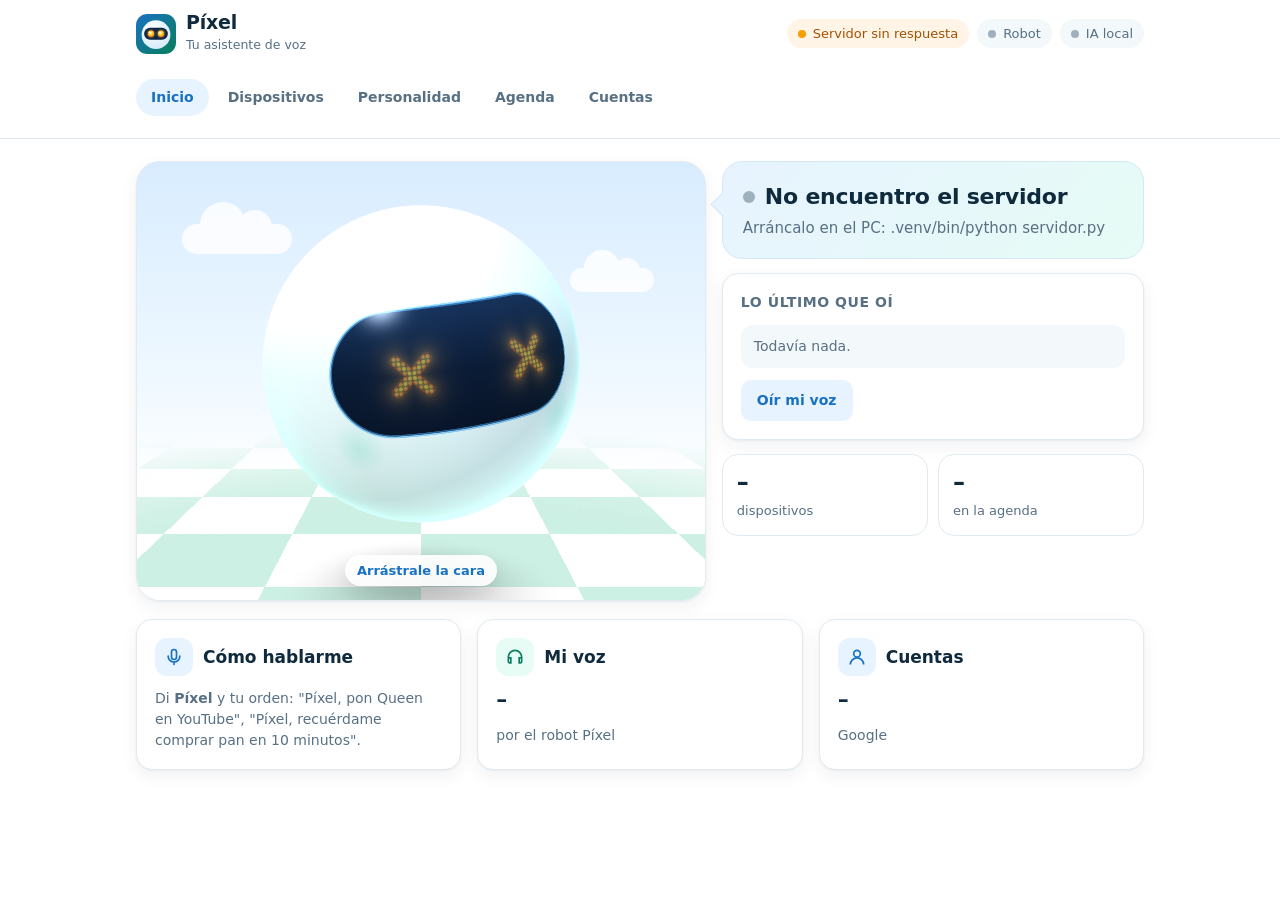
==== commit 999f3e7c: "v2.3.0: Windows como Linux, la musica en una sola ventana, la IA del PC en la app y el codigo del ro" ====
--- a/web/index.html
+++ b/web/index.html
@@ -20,7 +20,7 @@
     </div>
     <div class="pills">
       <button class="pill" id="pill-servidor" type="button"><i></i>Servidor</button>
-      <span class="pill" id="pill-esp"><i></i>ESP32</span>
+      <span class="pill" id="pill-esp"><i></i>Robot</span>
       <span class="pill" id="pill-ollama"><i></i>IA local</span>
     </div>
     <!-- 2.0.0: la cuenta (perfil.js): foto y nombre; abre Mi perfil -->
@@ -156,7 +156,7 @@
       <div class="card">
         <div class="titulo"><div class="ico verde"><svg viewBox="0 0 24 24" fill="none" stroke="currentColor" stroke-width="2" stroke-linecap="round"><path d="M4 12a8 8 0 0 1 16 0v5a2 2 0 0 1-2 2h-1v-6h3M4 13h3v6H6a2 2 0 0 1-2-2z"/></svg></div><h2>Mi voz</h2></div>
         <div class="dato" id="r-voz" style="font-size:22px">–</div>
-        <p class="sub" id="r-voz-sub">por el ESP32</p>
+        <p class="sub" id="r-voz-sub">por el robot Píxel</p>
       </div>
       <div class="card">
         <div class="titulo"><div class="ico"><svg viewBox="0 0 24 24" fill="none" stroke="currentColor" stroke-width="2"><circle cx="12" cy="8" r="4"/><path d="M4 21a8 8 0 0 1 16 0"/></svg></div><h2>Cuentas</h2></div>
@@ -188,7 +188,7 @@
           <label class="campo">Puente<select id="ap-puente"></select></label>
           <label class="campo" id="ap-campo-ip" hidden>IP del TV en tu WiFi<input type="text" id="ap-ip" inputmode="decimal"></label>
           <div class="grupo" id="ap-campo-pin" hidden>
-            <label class="campo">Pin del relé en el ESP32<input type="number" id="ap-pin" min="1" max="47" value="18"></label>
+            <label class="campo">Pin del relé en el robot Píxel<input type="number" id="ap-pin" min="1" max="47" value="18"></label>
             <label class="check"><input type="checkbox" id="ap-invertido"> Mi relé se activa con nivel bajo (si "encender" lo apaga, marca esto)</label>
           </div>
           <label class="campo" id="ap-campo-mac" hidden>MAC del PC<input type="text" id="ap-mac" placeholder="aa:bb:cc:dd:ee:ff"></label>
@@ -202,8 +202,8 @@
     </div>
     <div class="card" id="card-puentes" hidden>
       <div class="head"><div class="titulo"><div class="ico"><svg viewBox="0 0 24 24" fill="none" stroke="currentColor" stroke-width="2" stroke-linecap="round"><path d="M4 18c0-6 4-10 8-10s8 4 8 10M2 18h20M8 18v-4M16 18v-4M12 18v-6"/></svg></div><h2>Puentes</h2></div>
-        <button class="btn primario" type="button" id="ap-ble-btn">Agregar ESP32 por Bluetooth</button></div>
-      <p class="sub">El puente está en tu casa y recibe las órdenes de Píxel por internet: el ESP32 (infrarrojo, relé, encender el PC por red) o el PC con el servidor (el propio PC y un TV Android).</p>
+        <button class="btn primario" type="button" id="ap-ble-btn">Agregar el robot Píxel por Bluetooth</button></div>
+      <p class="sub">El puente está en tu casa y recibe las órdenes de Píxel por internet: el robot Píxel (infrarrojo, relé, encender el PC por red) o el PC con el servidor (el propio PC y un TV Android).</p>
       <div class="lista" id="ap-puentes"></div>
       <div class="prueba-puente" id="ap-prueba" hidden aria-live="polite"></div>
       <div id="ap-ble" hidden></div>
@@ -231,7 +231,7 @@
       <div class="grupo" id="salida-bloque">
         <h2>Por dónde habla</h2>
         <div class="voces">
-          <label class="voz"><input type="radio" name="salida_voz" value="esp32"><span><b>Por el ESP32</b><br><small class="sub">su propio altavoz</small></span></label>
+          <label class="voz"><input type="radio" name="salida_voz" value="esp32"><span><b>Por el robot Píxel</b><br><small class="sub">su propio altavoz</small></span></label>
           <label class="voz"><input type="radio" name="salida_voz" value="pc"><span><b>Por el altavoz del PC</b><br><small class="sub" id="salida-pc-nota">el altavoz Bluetooth si está conectado</small></span></label>
         </div>
       </div>
@@ -274,11 +274,11 @@
     <div class="card" id="card-musica" hidden>
       <div class="titulo"><div class="ico"><svg viewBox="0 0 24 24" fill="none" stroke="currentColor" stroke-width="2" stroke-linecap="round"><path d="M9 18V5l12-2v13"/><circle cx="6" cy="18" r="3"/><circle cx="18" cy="16" r="3"/></svg></div><h2>Dónde pongo la música</h2></div>
       <div class="segmento" role="radiogroup" aria-label="Dónde suena la música">
-        <label><input type="radio" name="musica-donde" value="ventana">En otra ventana</label>
+        <label><input type="radio" name="musica-donde" value="ventana">En una pestaña del navegador</label>
         <label><input type="radio" name="musica-donde" value="app">Aquí en la app</label>
         <label><input type="radio" name="musica-donde" value="pc">En el PC</label>
       </div>
-      <p class="sub">En otra ventana: se abre la ventana de música de Píxel con YouTube y la manejas toda por voz ("para", "cambia de canción", "más alto"). La primera vez permite las ventanas emergentes de esta página (el icono de la barra de direcciones). En el celular suena aquí: una página web no puede manejar la app de YouTube. También por voz: "Píxel, pon Queen en el PC".</p>
+      <p class="sub">En una pestaña: cada canción suena en la misma pestaña del navegador, con YouTube, y la manejas por voz ("para", "cambia de canción", "más alto"). Para que se abra sola, permite una vez las ventanas emergentes de esta página (el icono de la barra de direcciones); si no, sale un botón para abrirla. En el PC: siempre en la misma ventana del navegador del PC. También por voz: "Píxel, pon Queen en el PC".</p>
     </div>
 
     <!-- Fase 13: el cerebro de Pixel (cerebro.js, solo en la app de internet) -->
@@ -414,7 +414,8 @@
     <div class="card" id="card-ia">
       <div class="head"><div class="titulo"><div class="ico"><svg viewBox="0 0 24 24" fill="none" stroke="currentColor" stroke-width="2" stroke-linecap="round" stroke-linejoin="round"><rect x="5" y="5" width="14" height="14" rx="3"/><path d="M9 9h6v6H9zM9 2v3M15 2v3M9 19v3M15 19v3M2 9h3M2 15h3M19 9h3M19 15h3"/></svg></div><h2>Proveedor de IA</h2></div>
         <span class="chip" id="ia-chip">…</span></div>
-      <p class="sub">Para pensar, Píxel usa la inteligencia artificial que tú elijas, con <b>tu propia clave</b>: Gemini, Claude, GPT, Kimi (por OpenRouter), DeepSeek u otra compatible. Lo que gastes lo cobra tu proveedor. La clave se guarda <b>solo en este aparato y para esta cuenta</b>: no se sube a la nube ni a GitHub.</p>
+      <p class="sub">Para pensar, Píxel usa la inteligencia artificial que tú elijas, con <b>tu propia clave</b>: Gemini, Groq, Claude, GPT, Kimi (por OpenRouter), DeepSeek u otra compatible. Lo que gastes lo cobra tu proveedor. La clave que pongas aquí se guarda <b>solo en este aparato y para esta cuenta</b>. Si pusiste una en el programa de tu PC, Píxel la usa aquí también.</p>
+      <div id="ia-pc" class="ia-pc" hidden aria-live="polite"></div>
       <form class="ia-form" id="f-ia" autocomplete="off">
         <label class="campo">Proveedor<select id="ia-proveedor"></select></label>
         <p class="nota" id="ia-ayuda"></p>
@@ -599,7 +600,7 @@
     <div class="opciones">
       <button class="opcion" type="button" data-paso="bt"><span class="ico" data-icono="bluetooth"></span><span><b>Por Bluetooth</b><small>Altavoces, audífonos y móviles. Se conectan al PC de Píxel.</small></span><span class="flecha">›</span></button>
       <button class="opcion" type="button" data-paso="wifi"><span class="ico verde" data-icono="wifi"></span><span><b>Por WiFi</b><small>Enchufes, luces, pantallas y otros aparatos de tu red.</small></span><span class="flecha">›</span></button>
-      <button class="opcion" type="button" data-paso="pixel"><span class="ico" data-icono="pixel"></span><span><b>Otro Píxel</b><small>Un ESP32 nuevo, con el portal Pixel asistente de voz.</small></span><span class="flecha">›</span></button>
+      <button class="opcion" type="button" data-paso="pixel"><span class="ico" data-icono="pixel"></span><span><b>Otro Píxel</b><small>Un robot Píxel nuevo, con el portal Pixel asistente de voz.</small></span><span class="flecha">›</span></button>
     </div>
   </div>
   <div class="hoja-cuerpo" id="paso-bt" hidden>
@@ -616,7 +617,7 @@
     <details class="mas" id="ble-cerca">
       <summary>Detectar cuando está cerca de Píxel</summary>
       <div class="grupo">
-        <p class="sub">El ESP32 mira cada 30 segundos qué hay a su alrededor por Bluetooth de bajo consumo. Recuerda relojes, pulseras o balizas para saber si están cerca. Los móviles cambian su dirección cada pocos minutos, así que con ellos dura poco.</p>
+        <p class="sub">El robot Píxel mira cada 30 segundos qué hay a su alrededor por Bluetooth de bajo consumo. Recuerda relojes, pulseras o balizas para saber si están cerca. Los móviles cambian su dirección cada pocos minutos, así que con ellos dura poco.</p>
         <div class="acciones"><button class="btn suave" type="button" id="b-buscar">Buscar con Píxel</button></div>
         <div id="busqueda"></div>
       </div>
@@ -629,10 +630,10 @@
   </div>
   <div class="hoja-cuerpo" id="paso-pixel" hidden>
     <ol class="pasos">
-      <li>Enciende el ESP32. Si no encuentra su red, abre la red <b>Pixel asistente de voz</b> y el LED se pone <b>morado</b>. También puedes abrirla manteniendo pulsado el botón <b>BOOT</b> 3 segundos.</li>
+      <li>Enciende el robot Píxel. Si no encuentra su red, abre la red <b>Pixel asistente de voz</b> y el LED se pone <b>morado</b>. También puedes abrirla manteniendo pulsado el botón <b>BOOT</b> 3 segundos.</li>
       <li>Desde el móvil, conéctate a <b>Pixel asistente de voz</b> (clave <code id="portal-clave">…</code>).</li>
       <li>Se abre la página de configuración. Si no se abre, entra a <code>http://192.168.4.1</code>.</li>
-      <li>Elige la red WiFi y pon como IP del servidor <code id="ip-servidor">…</code>. Al guardar, el ESP32 se reinicia y aparece en "Píxel conectados".</li>
+      <li>Elige la red WiFi y pon como IP del servidor <code id="ip-servidor">…</code>. Al guardar, el robot Píxel se reinicia y aparece en "Píxel conectados".</li>
     </ol>
     <p class="aviso">Requiere el firmware con portal (<code>Pixel_portal.ino</code>).</p>
   </div>
--- a/web/estilos.css
+++ b/web/estilos.css
@@ -467,6 +467,11 @@
 
 /* Fase 14: la prueba de un puente (aparatos.js) */
 .prueba-puente { border: 1px solid var(--line); border-radius: 14px; padding: 12px 14px; background: var(--surface-2); font-size: 14px; }
+/* 12 nov: la IA del programa del PC en Ajustes */
+.ia-pc { border: 1px solid var(--line); border-radius: 14px; padding: 12px 14px; background: var(--surface-2); font-size: 14px; display: grid; gap: 8px; margin: 10px 0; }
+.ia-pc .fila { display: flex; align-items: center; gap: 10px; flex-wrap: wrap; }
+.ia-pc .ia-nombre { font-weight: 650; }
+.ia-pc .chip { margin-left: auto; }
 .prueba-puente ul { margin: 6px 0 0; padding: 0; list-style: none; display: grid; gap: 4px; }
 .prueba-puente li { padding-left: 22px; position: relative; color: var(--muted); }
 .prueba-puente li::before { content: "•"; position: absolute; left: 6px; }
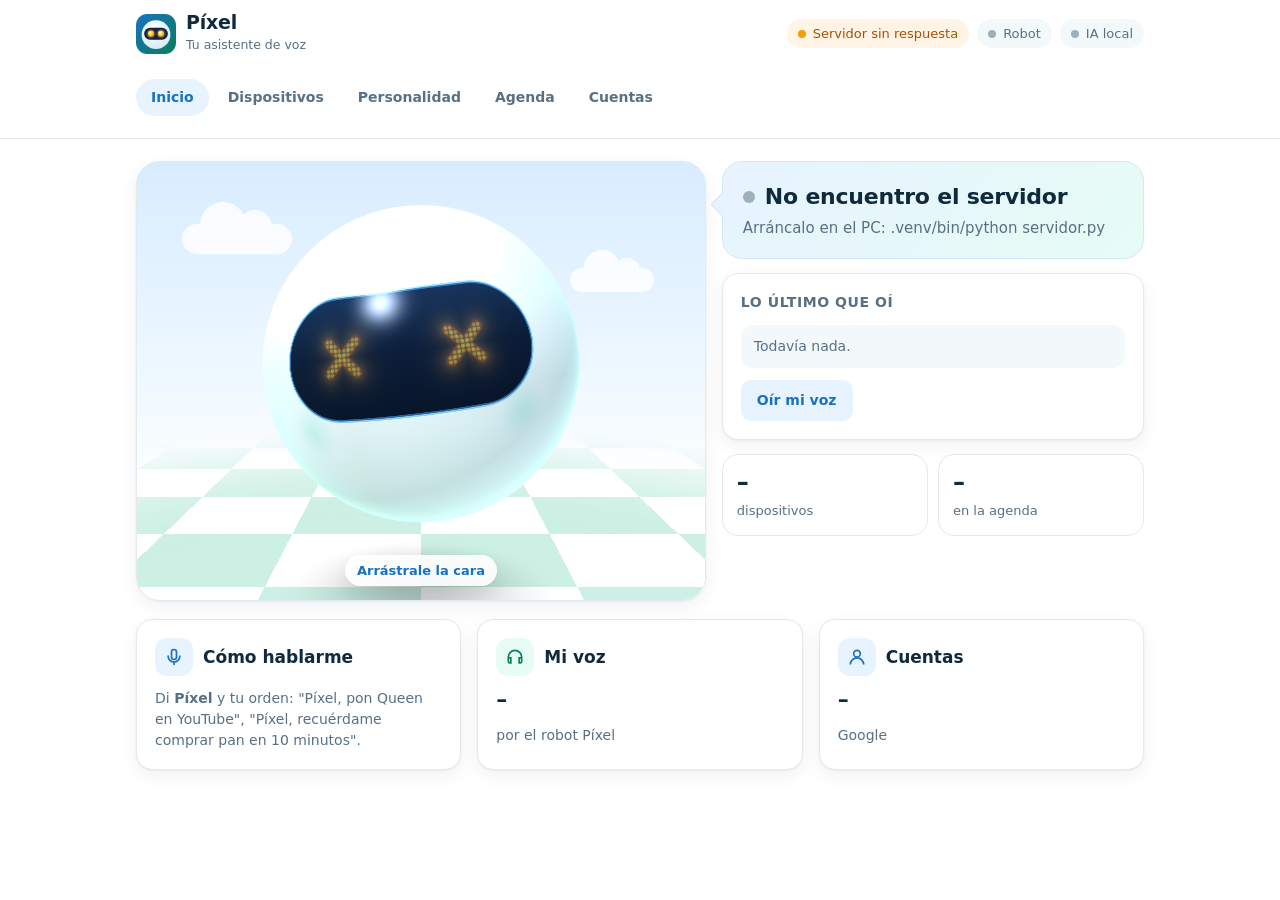
==== commit eaa3a12a: "v2.4.0: un solo Pixel, el PC, el robot y la app copian entre si claves de IA, voz, personalidad y pe" ====
--- a/web/index.html
+++ b/web/index.html
@@ -671,6 +671,7 @@
 <script src="proveedor_claude.js"></script>
 <script src="cara3d.js"></script>
 <script src="claves.js"></script>
+<script src="espejo.js"></script>
 <script src="app.js"></script>
 <script src="oido.js"></script>
 </body>
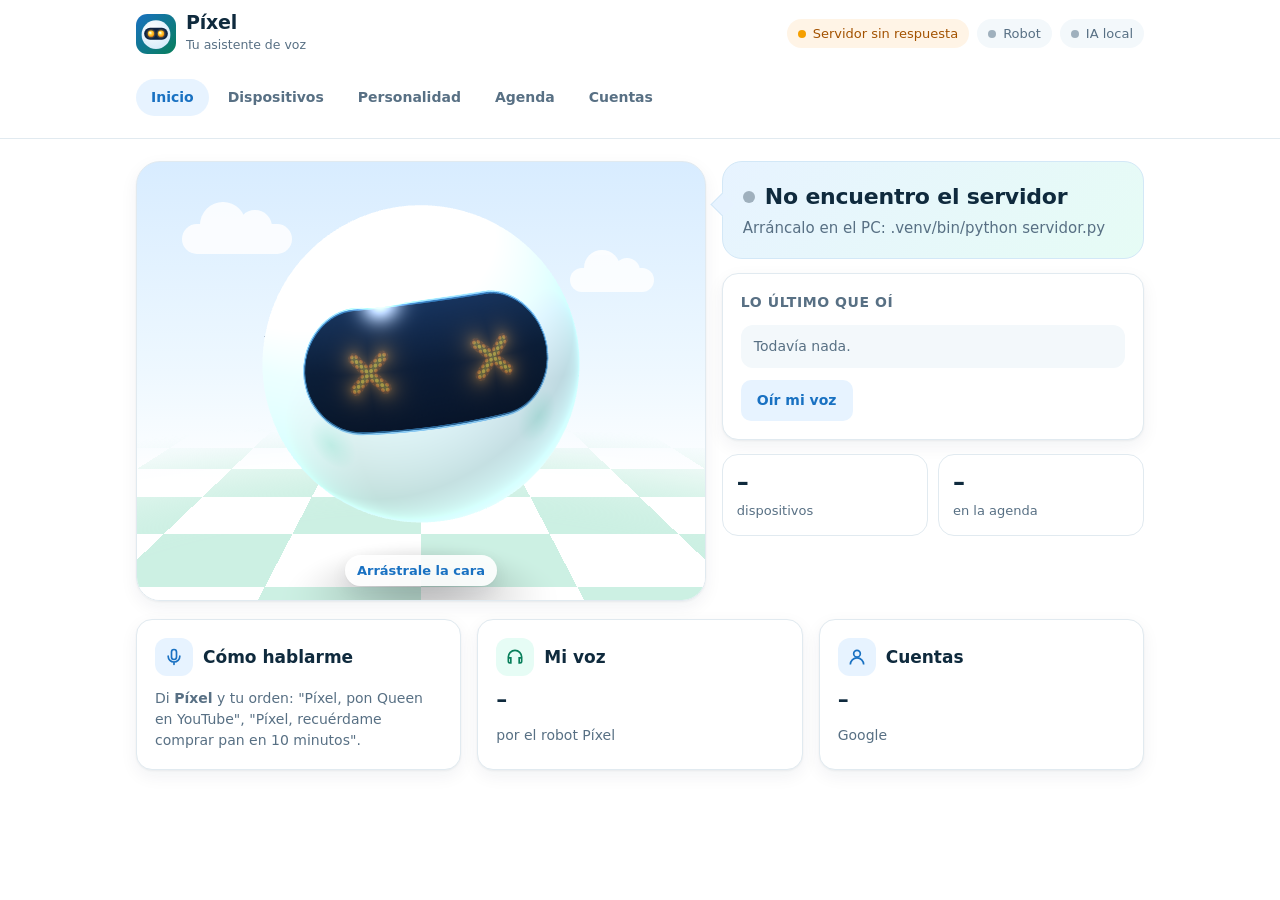
==== commit cc284b49: "Un solo Pixel mas firme: el robot se llama Pixel, una sola voz, el saludo con voz y las claves en la" ====
--- a/web/index.html
+++ b/web/index.html
@@ -600,7 +600,7 @@
     <div class="opciones">
       <button class="opcion" type="button" data-paso="bt"><span class="ico" data-icono="bluetooth"></span><span><b>Por Bluetooth</b><small>Altavoces, audífonos y móviles. Se conectan al PC de Píxel.</small></span><span class="flecha">›</span></button>
       <button class="opcion" type="button" data-paso="wifi"><span class="ico verde" data-icono="wifi"></span><span><b>Por WiFi</b><small>Enchufes, luces, pantallas y otros aparatos de tu red.</small></span><span class="flecha">›</span></button>
-      <button class="opcion" type="button" data-paso="pixel"><span class="ico" data-icono="pixel"></span><span><b>Otro Píxel</b><small>Un robot Píxel nuevo, con el portal Pixel asistente de voz.</small></span><span class="flecha">›</span></button>
+      <button class="opcion" type="button" data-paso="pixel"><span class="ico" data-icono="pixel"></span><span><b>Otro Píxel</b><small>Un robot Píxel nuevo, con el portal Pixel.</small></span><span class="flecha">›</span></button>
     </div>
   </div>
   <div class="hoja-cuerpo" id="paso-bt" hidden>
@@ -630,8 +630,8 @@
   </div>
   <div class="hoja-cuerpo" id="paso-pixel" hidden>
     <ol class="pasos">
-      <li>Enciende el robot Píxel. Si no encuentra su red, abre la red <b>Pixel asistente de voz</b> y el LED se pone <b>morado</b>. También puedes abrirla manteniendo pulsado el botón <b>BOOT</b> 3 segundos.</li>
-      <li>Desde el móvil, conéctate a <b>Pixel asistente de voz</b> (clave <code id="portal-clave">…</code>).</li>
+      <li>Enciende el robot Píxel. Si no encuentra su red, abre la red <b>Pixel</b> y el LED se pone <b>morado</b>. También puedes abrirla manteniendo pulsado el botón <b>BOOT</b> 3 segundos.</li>
+      <li>Desde el móvil, conéctate a <b>Pixel</b> (clave <code id="portal-clave">…</code>).</li>
       <li>Se abre la página de configuración. Si no se abre, entra a <code>http://192.168.4.1</code>.</li>
       <li>Elige la red WiFi y pon como IP del servidor <code id="ip-servidor">…</code>. Al guardar, el robot Píxel se reinicia y aparece en "Píxel conectados".</li>
     </ol>
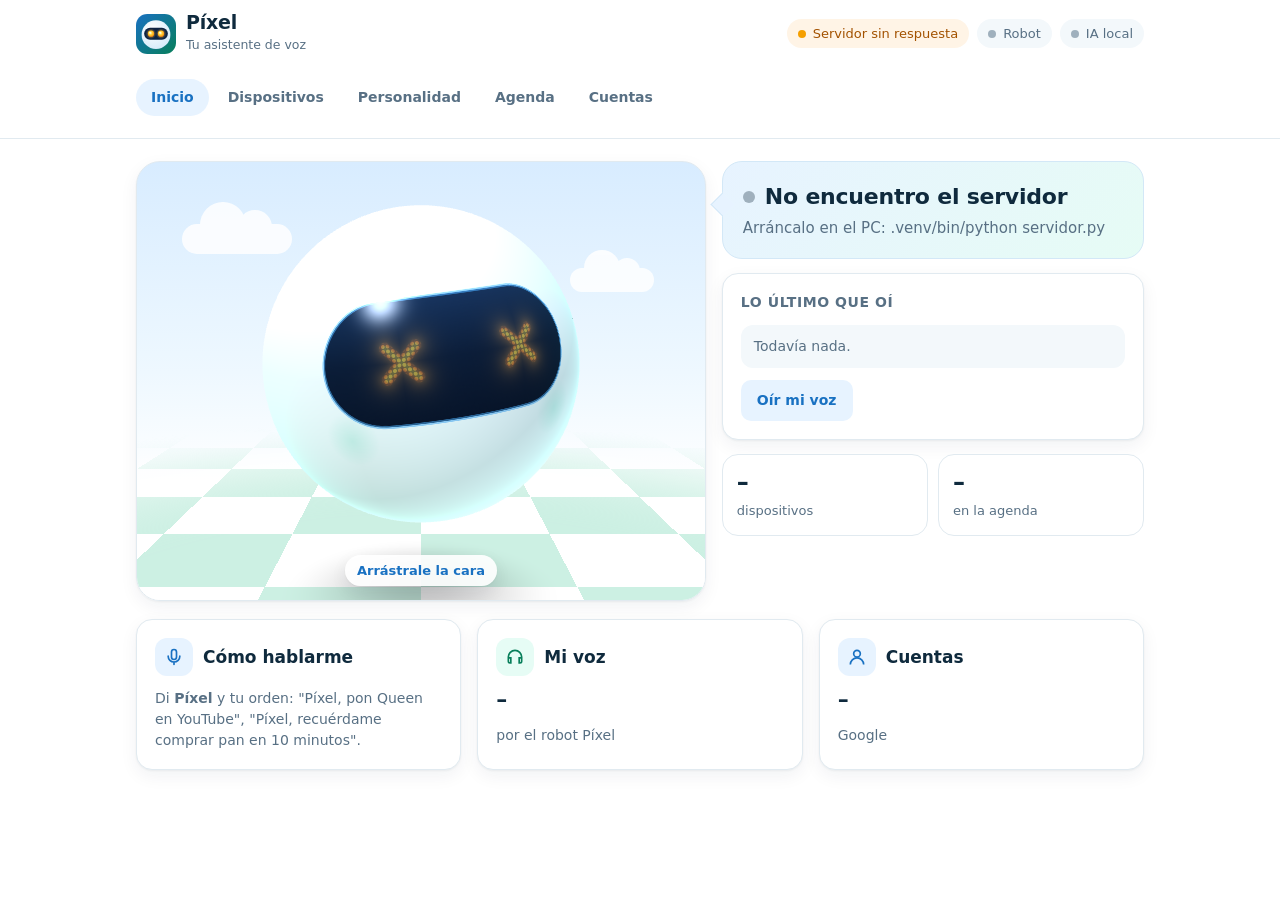
==== commit 5c9d8f36: "v2.6.0: la luz del robot y vincularlo desde el Panel de control - La luz RGB del robot (firmware fue" ====
--- a/web/index.html
+++ b/web/index.html
@@ -670,6 +670,7 @@
 <script src="voz.js"></script>
 <script src="proveedor_claude.js"></script>
 <script src="cara3d.js"></script>
+<script src="luz_robot.js"></script>
 <script src="claves.js"></script>
 <script src="espejo.js"></script>
 <script src="app.js"></script>
--- a/web/estilos.css
+++ b/web/estilos.css
@@ -726,3 +726,18 @@
 .oido-nivel { flex-basis: 100%; height: 8px; border-radius: 999px; background: var(--surface-2); border: 1px solid #d3e8f7; overflow: hidden; }
 .oido-nivel i { display: block; height: 100%; width: 0; background: var(--grad); transition: width 0.12s linear; }
 @media (max-width: 480px) { .oido-pc .btn { width: 100%; } }
+
+/* 17 nov: la luz del robot Píxel, igual que en el panel del PC (luz_robot.js) */
+.robot-estado { display: flex; align-items: center; gap: 10px; margin-top: 8px; }
+.robot-estado b { display: block; font-size: 14px; }
+.robot-estado small { display: block; }
+.bombillo { flex: none; width: 22px; height: 22px; border-radius: 50%; background: #cbd5e1; border: 2px solid rgba(0, 0, 0, 0.08); }
+.bombillo[data-luz="azul"] { background: #3b82f6; box-shadow: 0 0 12px #3b82f6; }
+.bombillo[data-luz="verde"] { background: #22c55e; box-shadow: 0 0 12px #22c55e; }
+.bombillo[data-luz="amarilla"] { background: #facc15; box-shadow: 0 0 12px #facc15; }
+.bombillo[data-luz="roja"] { background: #ef4444; box-shadow: 0 0 12px #ef4444; }
+.condiciones { list-style: none; margin: 6px 0 0; padding: 0; display: grid; gap: 2px; }
+.condiciones li { display: flex; align-items: baseline; gap: 6px; font-size: 13px; }
+.condiciones li > span { width: 14px; text-align: center; font-weight: 700; }
+.condiciones li.bien > span { color: #16a34a; } .condiciones li.mal > span { color: #dc2626; }
+.condiciones li small { opacity: 0.75; }
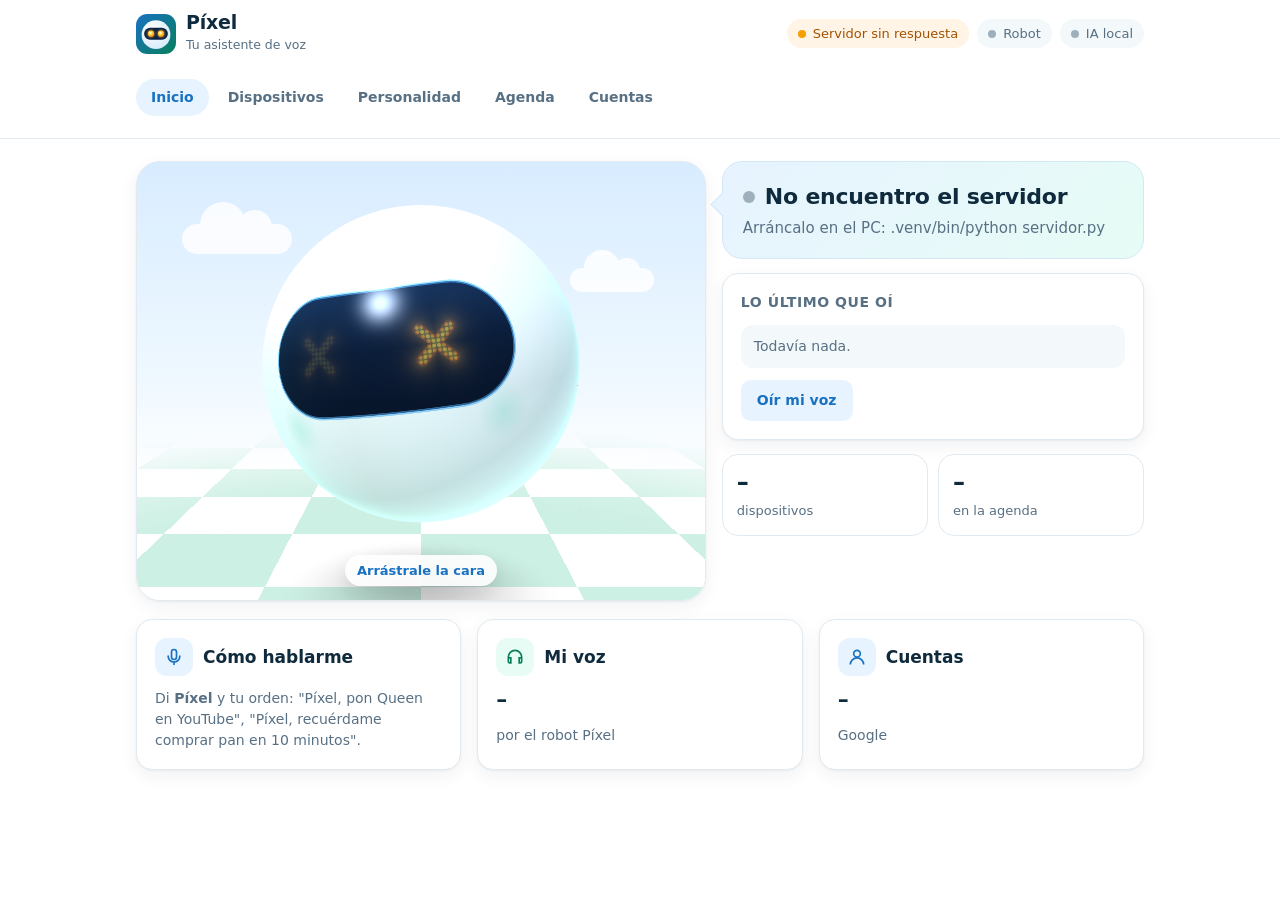
==== commit 208e0fdb: "Dos codigos separados: el del Panel de control en su ventana, el del robot lo dice el robot - El cod" ====
--- a/web/index.html
+++ b/web/index.html
@@ -651,11 +651,10 @@
     <div id="lista-visibles"></div>
   </div>
   <form class="hoja-cuerpo" id="enlazar-codigo" hidden>
-    <div class="fila"><span class="ico" data-icono="pixel"></span><div class="txt"><b id="enlazar-nombre">Píxel</b><small>Escribe el código de 6 cifras que dice Píxel. También sale en el panel de Píxel del computador.</small></div></div>
-    <p class="nota" id="enlazar-nota">Pidiéndole a Píxel que diga el código…</p>
+    <div class="fila"><span class="ico" data-icono="pixel"></span><div class="txt"><b id="enlazar-nombre">Píxel</b><small>Escribe el código de 6 cifras que sale en la ventana del Panel de control, en el computador. El robot tiene su propio código.</small></div></div>
     <label class="campo">Código<input type="text" class="codigo-input" id="codigo" inputmode="numeric" maxlength="7" autocomplete="one-time-code" placeholder="000 000" required></label>
     <p class="aviso" id="enlazar-error" hidden></p>
-    <div class="acciones"><button class="btn primario grande" type="submit">Enlazar</button><button class="btn suave" type="button" id="b-decir">Que lo diga otra vez</button></div>
+    <div class="acciones"><button class="btn primario grande" type="submit">Enlazar</button></div>
   </form>
   <div class="hoja-cuerpo" id="enlazar-listo" hidden>
     <div class="vacio" style="border-style:solid;background:var(--green-soft);color:var(--green);font-weight:650">¡Listo! Esta app ya maneja a Píxel.</div>
--- a/web/estilos.css
+++ b/web/estilos.css
@@ -741,3 +741,4 @@
 .condiciones li > span { width: 14px; text-align: center; font-weight: 700; }
 .condiciones li.bien > span { color: #16a34a; } .condiciones li.mal > span { color: #dc2626; }
 .condiciones li small { opacity: 0.75; }
+.marca-pc { font-family: ui-monospace, monospace; font-size: 12px; font-weight: 600; padding: 1px 6px; border-radius: 6px; background: #e0f2fe; color: #0369a1; }
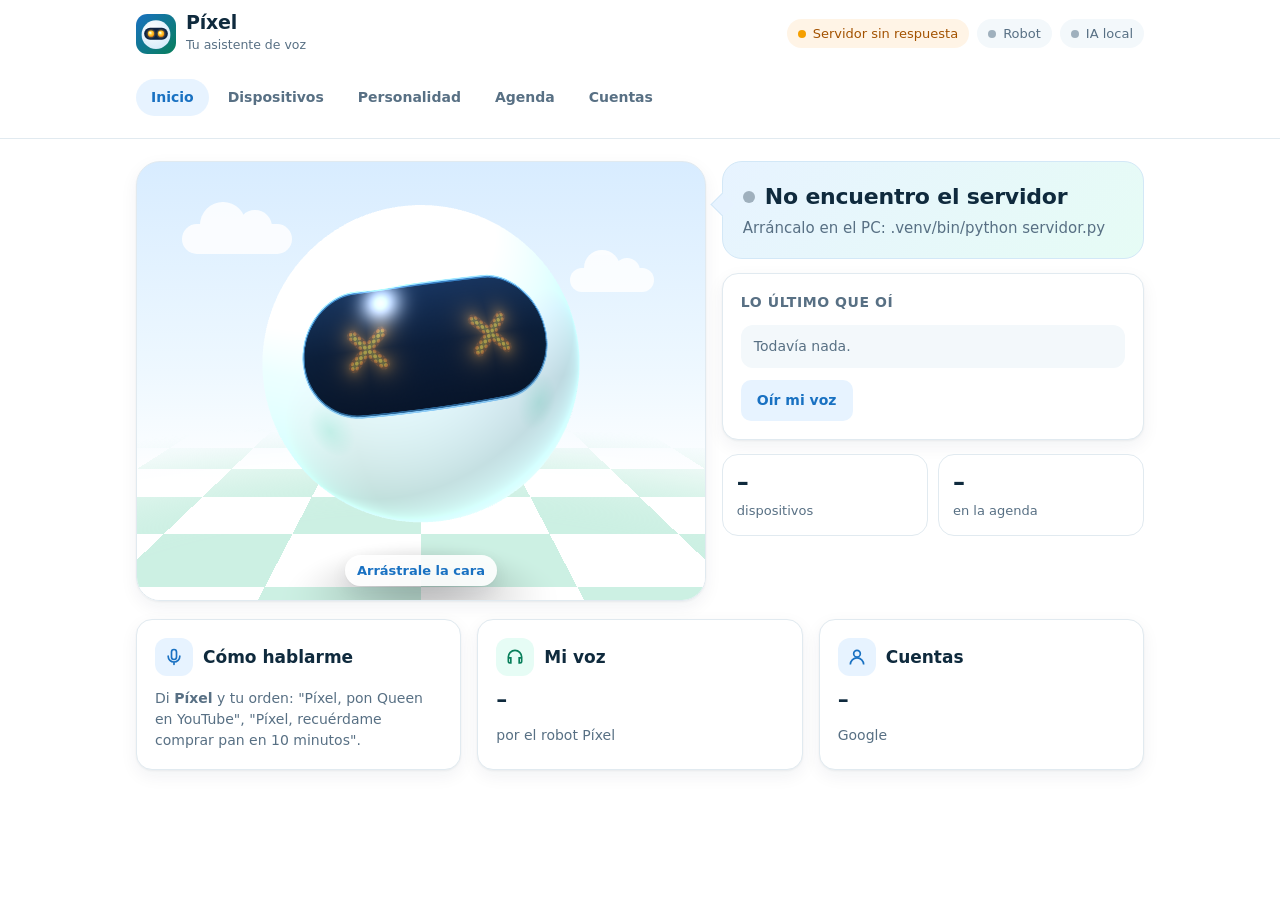
==== commit e0d05a9c: "Sin el Queen fantasma, vincular el Panel de control desde Puentes - stt.eco_del_prompt: si Whisper s" ====
--- a/web/index.html
+++ b/web/index.html
@@ -201,9 +201,22 @@
       </details>
     </div>
     <div class="card" id="card-puentes" hidden>
-      <div class="head"><div class="titulo"><div class="ico"><svg viewBox="0 0 24 24" fill="none" stroke="currentColor" stroke-width="2" stroke-linecap="round"><path d="M4 18c0-6 4-10 8-10s8 4 8 10M2 18h20M8 18v-4M16 18v-4M12 18v-6"/></svg></div><h2>Puentes</h2></div>
-        <button class="btn primario" type="button" id="ap-ble-btn">Agregar el robot Píxel por Bluetooth</button></div>
-      <p class="sub">El puente está en tu casa y recibe las órdenes de Píxel por internet: el robot Píxel (infrarrojo, relé, encender el PC por red) o el PC con el servidor (el propio PC y un TV Android).</p>
+      <div class="head"><div class="titulo"><div class="ico"><svg viewBox="0 0 24 24" fill="none" stroke="currentColor" stroke-width="2" stroke-linecap="round"><path d="M4 18c0-6 4-10 8-10s8 4 8 10M2 18h20M8 18v-4M16 18v-4M12 18v-6"/></svg></div><h2>Puentes</h2></div></div>
+      <p class="sub">El puente está en tu casa y recibe las órdenes de Píxel por internet. Hay dos:</p>
+      <!-- 18 nov (pedido: "agrega una nueva funcion o boton donde mencione vincular panel de control y tenga la
+           descripcion y todo"): las dos formas de agregar un puente, cada una con lo que hace y su boton -->
+      <div class="puente-opciones">
+        <div class="puente-opcion">
+          <b>Robot Píxel</b>
+          <p class="sub">El robot de tu casa: maneja aparatos por infrarrojo y relé, y enciende el PC por red. Se agrega por Bluetooth y dice en voz alta <b>su código de robot</b>.</p>
+          <button class="btn primario" type="button" id="ap-ble-btn">Agregar el robot Píxel por Bluetooth</button>
+        </div>
+        <div class="puente-opcion">
+          <b>Panel de control</b>
+          <p class="sub">El programa de Píxel en tu computador: maneja el propio PC (volumen, música, YouTube, WhatsApp) y un TV Android. Abre su ventana en el PC y escribe aquí el <b>código de 6 cifras</b> que sale ahí.</p>
+          <button class="btn primario" type="button" data-buscar-pixel>Vincular Panel de control</button>
+        </div>
+      </div>
       <div class="lista" id="ap-puentes"></div>
       <div class="prueba-puente" id="ap-prueba" hidden aria-live="polite"></div>
       <div id="ap-ble" hidden></div>
--- a/web/estilos.css
+++ b/web/estilos.css
@@ -124,6 +124,11 @@
 .fila .txt small { color: var(--muted); display: block; overflow-wrap: anywhere; }
 .fila .ico { width: 40px; height: 40px; background: #fff; }
 .vacio { color: var(--muted); font-size: 14px; padding: 18px; border: 1.5px dashed var(--line); border-radius: 12px; text-align: center; }
+/* 18 nov: Puentes, las dos formas de agregar uno (robot Píxel y Panel de control), cada una con su descripción */
+.puente-opciones { display: grid; grid-template-columns: repeat(auto-fit, minmax(240px, 1fr)); gap: 12px; }
+.puente-opcion { display: grid; gap: 6px; align-content: start; padding: 14px; border: 1px solid var(--line); border-radius: 12px; background: var(--surface-2); min-width: 0; }
+.puente-opcion .sub { margin: 0; }
+.puente-opcion .btn { justify-self: start; margin-top: 4px; white-space: normal; text-align: center; }
 .kv { display: grid; grid-template-columns: auto 1fr; gap: 4px 14px; font-size: 14px; margin: 0; }
 .kv dt { color: var(--muted); }
 .kv dd { margin: 0; font-variant-numeric: tabular-nums; overflow-wrap: anywhere; }
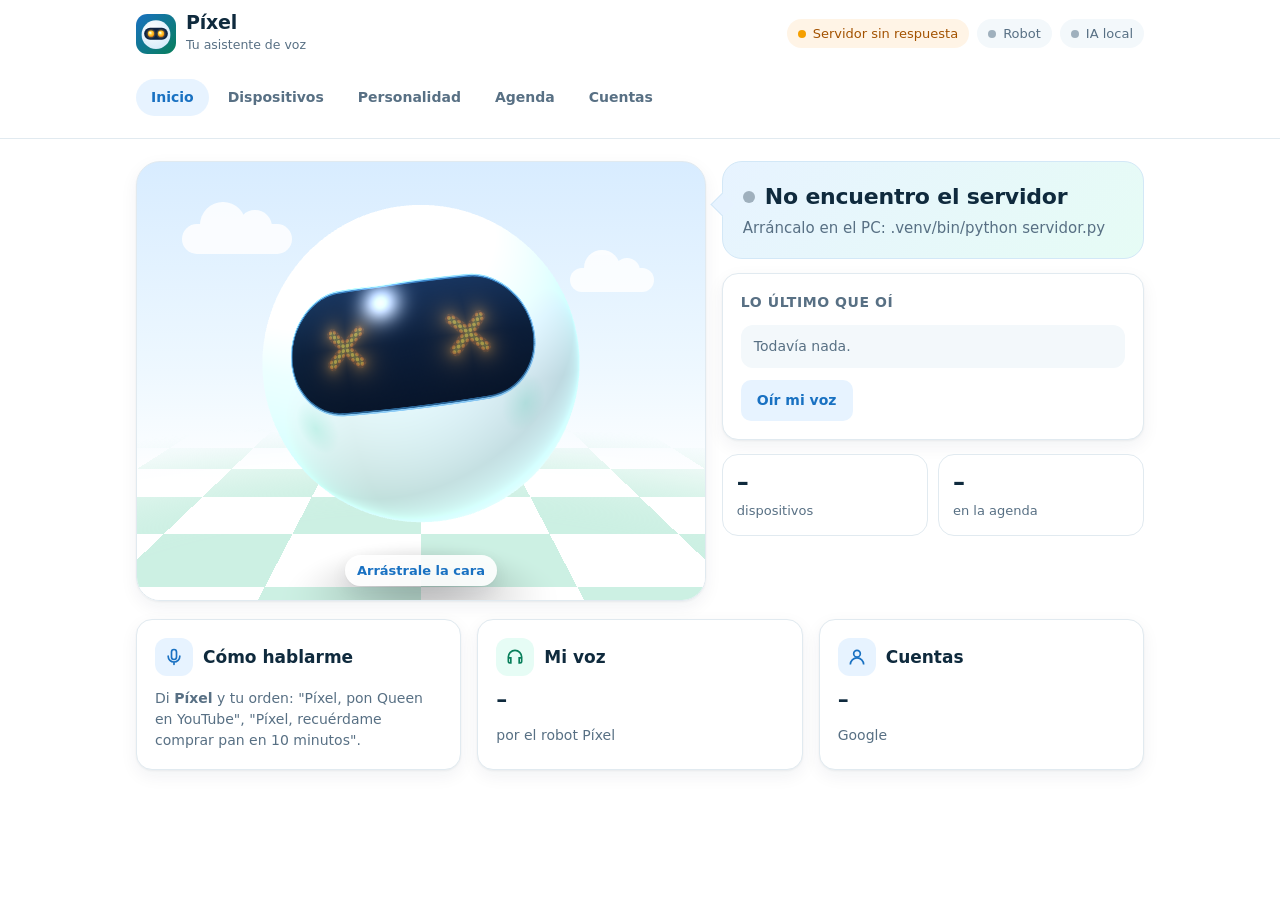
==== commit 6200f76d: "Mi perfil: el cuestionario de identidad y calibracion cognitiva, empalmado con el agente Pedido: "ha" ====
--- a/web/index.html
+++ b/web/index.html
@@ -506,13 +506,14 @@
           <input type="file" id="pf-foto" accept="image/*" hidden>
         </div>
         <div class="form-fila">
-          <label class="campo">Tu nombre<input type="text" id="pf-nombre" maxlength="60" autocomplete="name"></label>
+          <label class="campo">Tu nombre o alias<input type="text" id="pf-nombre" maxlength="60" autocomplete="name"></label>
           <label class="campo">Cómo quieres que te llame<input type="text" id="pf-apodo" maxlength="40" placeholder="Por ejemplo: Diego"></label>
         </div>
         <div class="campo"><span>Cómo te habla</span>
           <div class="segmento" role="radiogroup" aria-label="Cómo te habla Píxel">
             <label><input type="radio" name="pf-trato" value="tu" checked>De tú</label>
             <label><input type="radio" name="pf-trato" value="usted">De usted</label>
+            <label><input type="radio" name="pf-trato" value="neutro">Neutro</label>
           </div>
         </div>
         <label class="campo">Sobre ti<textarea id="pf-sobre" maxlength="600" placeholder="A qué te dedicas, qué estudias, de dónde eres…"></textarea></label>
@@ -523,6 +524,21 @@
         <div class="contador" data-max="pf-ayuda"></div>
         <label class="campo">Reglas para Píxel<textarea id="pf-reglas" maxlength="600" placeholder="Por ejemplo: explícame con ejemplos; dime los precios en pesos colombianos."></textarea></label>
         <div class="contador" data-max="pf-reglas"></div>
+        <!-- 18 nov (pedido del usuario): su cuestionario de identidad y calibracion cognitiva (calibracion.js); Pixel
+             lo usa en sus instrucciones, igual que lo de arriba -->
+        <details class="calibracion" id="pf-cal" open>
+          <summary><span><b>Perfil de identidad y calibración cognitiva</b><small id="pf-cal-resumen">Sin responder</small></span></summary>
+          <p class="sub">Psicoanálisis, sombra y neurociencia: 14 preguntas para que Píxel te entienda mejor. Marca la opción que mejor refleje tu reacción natural, no la que consideres «correcta».</p>
+          <div id="pf-cal-preguntas"></div>
+          <div class="cal-sintesis">
+            <h3 class="cal-bloque">Síntesis final del perfil</h3>
+            <div id="pf-cal-sintesis" aria-live="polite"></div>
+            <label class="campo cal-temp"><span>Temperatura de comunicación: <b id="pf-cal-temp-v">6</b> de 10</span>
+              <input type="range" id="pf-cal-temp" min="1" max="10" step="1" value="6">
+              <small>1 = seca y directa · 10 = cálida y cercana. <span id="pf-cal-sugerida"></span> Muévela si no te convence.</small></label>
+            <div class="acciones"><button class="btn suave" type="button" id="pf-cal-borrar">Borrar mis respuestas</button></div>
+          </div>
+        </details>
         <div class="acciones pf-guardar"><button class="btn primario" type="submit" id="pf-guardar">Guardar perfil</button><span class="pf-guardado" id="pf-guardado" aria-live="polite"></span></div>
       </form>
       <div class="pf-lado">
@@ -683,6 +699,7 @@
 <script src="proveedor_claude.js"></script>
 <script src="cara3d.js"></script>
 <script src="luz_robot.js"></script>
+<script src="calibracion.js"></script>
 <script src="claves.js"></script>
 <script src="espejo.js"></script>
 <script src="app.js"></script>
--- a/web/estilos.css
+++ b/web/estilos.css
@@ -124,6 +124,30 @@
 .fila .txt small { color: var(--muted); display: block; overflow-wrap: anywhere; }
 .fila .ico { width: 40px; height: 40px; background: #fff; }
 .vacio { color: var(--muted); font-size: 14px; padding: 18px; border: 1.5px dashed var(--line); border-radius: 12px; text-align: center; }
+/* 18 nov: el cuestionario de calibración cognitiva dentro de Mi perfil (calibracion.js) */
+.calibracion { border: 1px solid var(--line); border-radius: 12px; padding: 0 14px; background: var(--surface-2); }
+.calibracion > summary { cursor: pointer; padding: 12px 0; list-style-position: outside; }
+.calibracion > summary > span { display: inline-grid; gap: 2px; vertical-align: top; }
+.calibracion > summary small { color: var(--muted); font-size: 13px; }
+.calibracion[open] { padding-bottom: 14px; }
+.calibracion > .sub { margin: 0 0 6px; }
+.cal-bloque { margin: 16px 0 8px; text-transform: none; letter-spacing: 0; font-size: 13.5px; color: var(--blue); }
+.cal-pregunta { border: 0; margin: 0 0 12px; padding: 0; display: grid; gap: 6px; min-width: 0; }
+.cal-pregunta legend { font-weight: 600; font-size: 14px; padding: 0; margin-bottom: 6px; }
+.cal-pregunta legend em { font-style: normal; color: var(--muted); font-weight: 600; }
+.cal-n { color: var(--blue); }
+.cal-op { display: flex; gap: 10px; align-items: flex-start; padding: 8px 10px; border: 1px solid var(--line); border-radius: 10px; background: var(--surface); cursor: pointer; font-size: 14px; }
+.cal-op input { margin: 3px 0 0; flex: none; accent-color: var(--blue); }
+.cal-op:has(input:checked) { border-color: var(--blue-2); background: var(--blue-soft); }
+.cal-letra { font-weight: 700; color: var(--blue); flex: none; }
+.cal-pregunta.vf { grid-template-columns: repeat(2, minmax(0, 1fr)); }
+.cal-pregunta.vf legend { grid-column: 1 / -1; }
+.cal-sintesis { border-top: 1px solid var(--line); margin-top: 6px; display: grid; gap: 10px; }
+.cal-fila { display: grid; gap: 2px; padding: 10px 12px; border-radius: 10px; background: var(--surface); border: 1px solid var(--line); }
+.cal-fila small { color: var(--muted); font-size: 12.5px; text-transform: uppercase; letter-spacing: 0.04em; }
+.cal-fila span { color: var(--muted); font-size: 13.5px; }
+.cal-temp input[type=range] { width: 100%; accent-color: var(--blue); }
+.cal-temp small { color: var(--muted); font-size: 13px; font-weight: 400; }
 /* 18 nov: Puentes, las dos formas de agregar uno (robot Píxel y Panel de control), cada una con su descripción */
 .puente-opciones { display: grid; grid-template-columns: repeat(auto-fit, minmax(240px, 1fr)); gap: 12px; }
 .puente-opcion { display: grid; gap: 6px; align-content: start; padding: 14px; border: 1px solid var(--line); border-radius: 12px; background: var(--surface-2); min-width: 0; }
